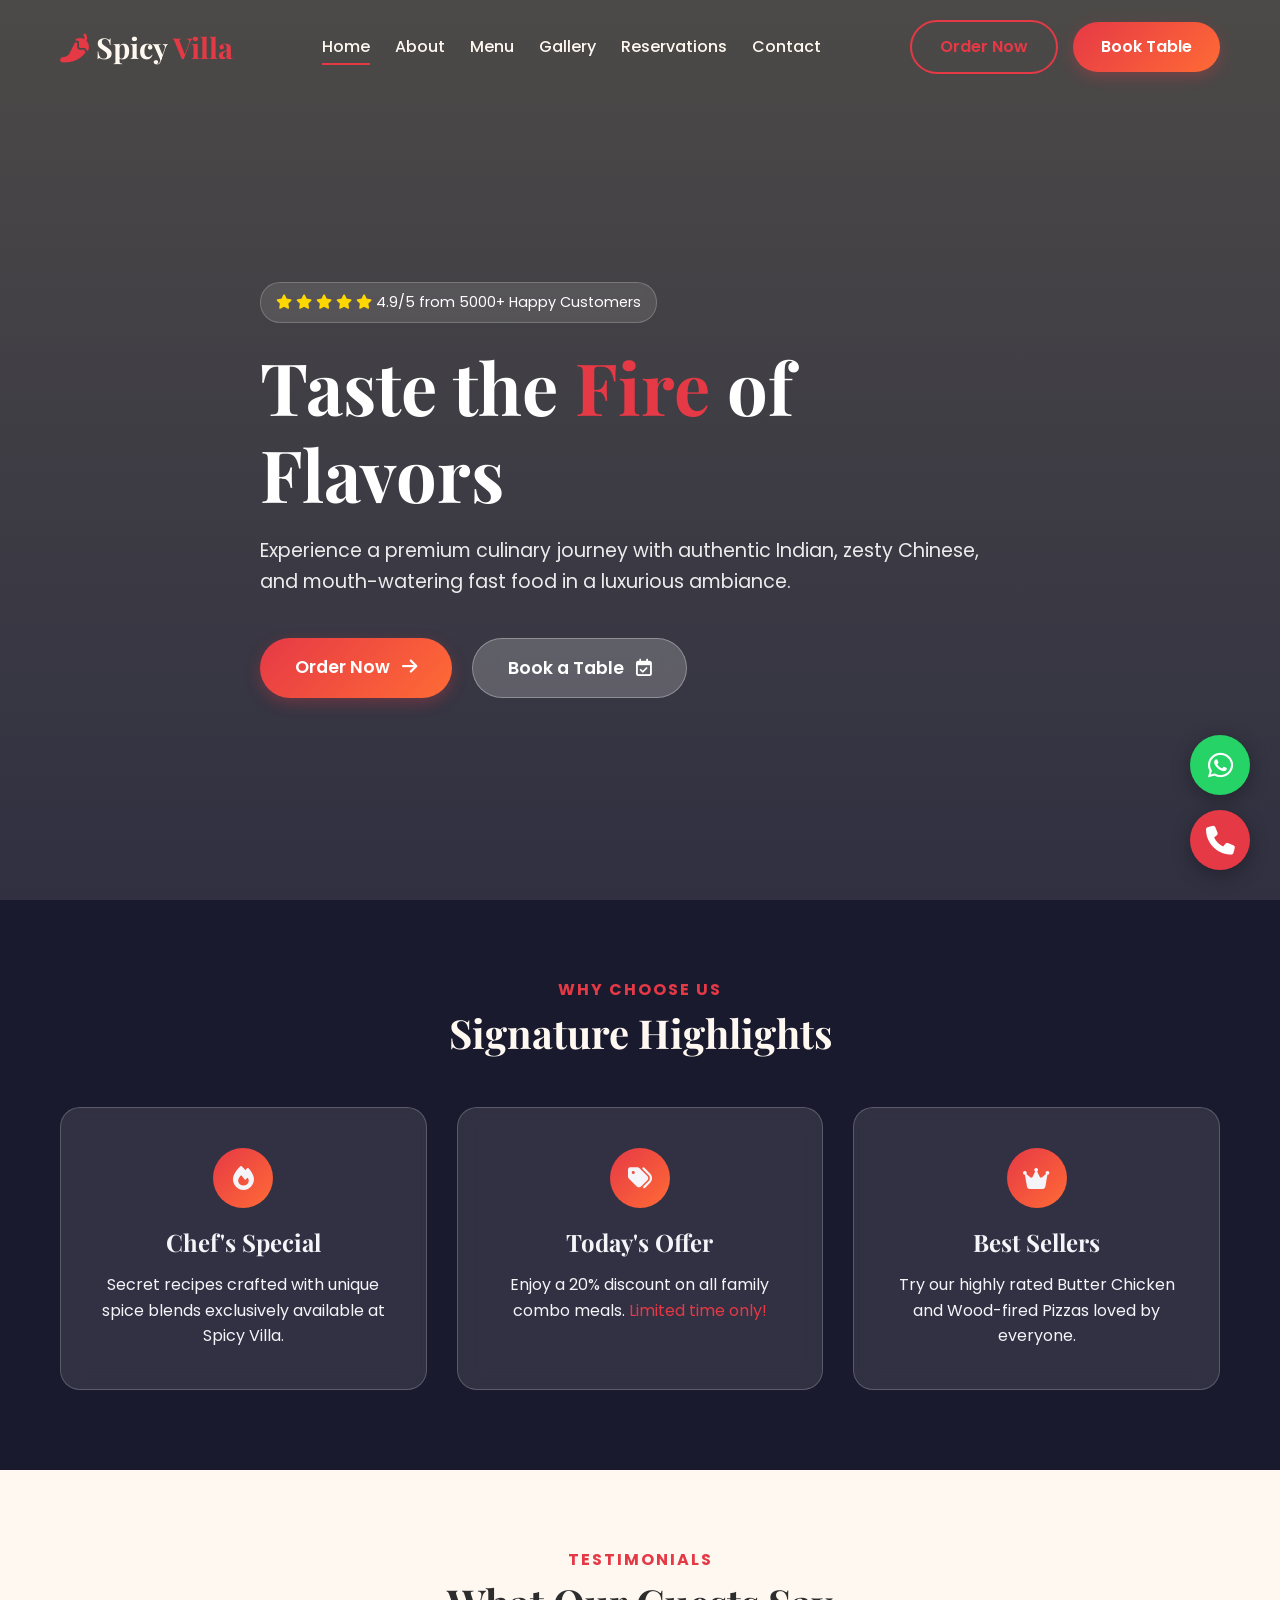
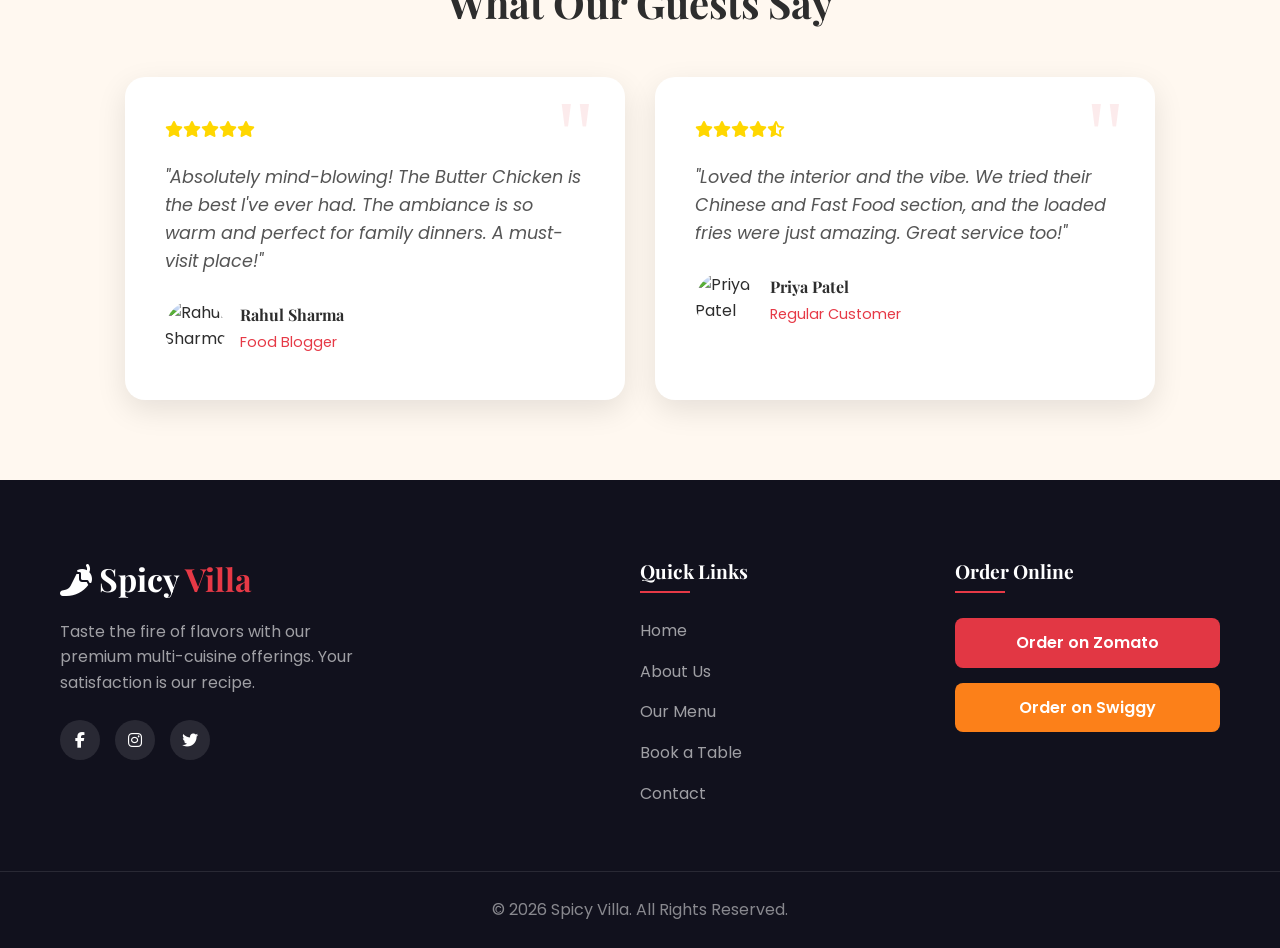
==== index.html @ af220d70 "First commit" ====
<!DOCTYPE html>
<html lang="en">
<head>
    <meta charset="UTF-8">
    <meta name="viewport" content="width=device-width, initial-scale=1.0">
    <title>Spicy Villa | Premium Multi-Cuisine Experience</title>
    <meta name="description" content="Taste the Fire of Flavors at Spicy Villa. A premium multi-cuisine experience featuring Indian, Chinese, and Fast Food.">
    <!-- Google Fonts -->
    <link rel="preconnect" href="https://fonts.googleapis.com">
    <link rel="preconnect" href="https://fonts.gstatic.com" crossorigin>
    <link href="https://fonts.googleapis.com/css2?family=Playfair+Display:ital,wght@0,400;0,600;0,700;1,400&family=Poppins:wght@300;400;500;600;700&display=swap" rel="stylesheet">
    <!-- FontAwesome -->
    <link rel="stylesheet" href="https://cdnjs.cloudflare.com/ajax/libs/font-awesome/6.4.0/css/all.min.css">
    <!-- CSS -->
    <link rel="stylesheet" href="style.css">
</head>
<body>

    <!-- Navbar -->
    <header id="header">
        <div class="container navbar">
            <a href="index.html" class="logo">
                <i class="fa-solid fa-pepper-hot"></i> Spicy <span>Villa</span>
            </a>
            <nav class="nav-links">
                <a href="index.html" class="nav-item">Home</a>
                <a href="about.html" class="nav-item">About</a>
                <a href="menu.html" class="nav-item">Menu</a>
                <a href="gallery.html" class="nav-item">Gallery</a>
                <a href="reservations.html" class="nav-item">Reservations</a>
                <a href="contact.html" class="nav-item">Contact</a>
            </nav>
            <div class="nav-actions">
                <a href="menu.html" class="btn btn-outline">Order Now</a>
                <a href="reservations.html" class="btn btn-primary">Book Table</a>
                <div class="hamburger">
                    <i class="fa-solid fa-bars"></i>
                </div>
            </div>
        </div>
    </header>

    <!-- Hero Section -->
    <section id="home" class="hero">
        <div class="hero-overlay"></div>
        <div class="container hero-content fade-in-up">
            <div class="rating-badge">
                <i class="fa-solid fa-star"></i>
                <i class="fa-solid fa-star"></i>
                <i class="fa-solid fa-star"></i>
                <i class="fa-solid fa-star"></i>
                <i class="fa-solid fa-star"></i>
                <span>4.9/5 from 5000+ Happy Customers</span>
            </div>
            <h1>Taste the <span class="highlight-text">Fire</span> of Flavors</h1>
            <p>Experience a premium culinary journey with authentic Indian, zesty Chinese, and mouth-watering fast food in a luxurious ambiance.</p>
            <div class="hero-buttons">
                <a href="menu.html" class="btn btn-primary btn-large">Order Now <i class="fa-solid fa-arrow-right"></i></a>
                <a href="reservations.html" class="btn btn-glass btn-large">Book a Table <i class="fa-regular fa-calendar-check"></i></a>
            </div>
        </div>
    </section>

    <!-- Special Features Section -->
    <section class="specials section-padding bg-dark">
        <div class="container text-center fade-in-up">
            <h4 class="section-subtitle">Why Choose Us</h4>
            <h2 class="section-title text-light">Signature Highlights</h2>
            
            <div class="specials-grid">
                <div class="special-card glass-card">
                    <div class="icon"><i class="fa-solid fa-fire"></i></div>
                    <h3>Chef's Special</h3>
                    <p>Secret recipes crafted with unique spice blends exclusively available at Spicy Villa.</p>
                </div>
                <div class="special-card glass-card">
                    <div class="icon"><i class="fa-solid fa-tags"></i></div>
                    <h3>Today's Offer</h3>
                    <p>Enjoy a 20% discount on all family combo meals. <span class="text-primary">Limited time only!</span></p>
                </div>
                <div class="special-card glass-card">
                    <div class="icon"><i class="fa-solid fa-crown"></i></div>
                    <h3>Best Sellers</h3>
                    <p>Try our highly rated Butter Chicken and Wood-fired Pizzas loved by everyone.</p>
                </div>
            </div>
        </div>
    </section>

    <!-- Testimonials Section -->
    <section id="testimonials" class="testimonials section-padding">
        <div class="container text-center">
            <h4 class="section-subtitle">Testimonials</h4>
            <h2 class="section-title">What Our Guests Say</h2>
            
            <div class="testimonial-container fade-in-up">
                <div class="testimonial-card">
                    <div class="stars">
                        <i class="fa-solid fa-star"></i><i class="fa-solid fa-star"></i><i class="fa-solid fa-star"></i><i class="fa-solid fa-star"></i><i class="fa-solid fa-star"></i>
                    </div>
                    <p class="review-text">"Absolutely mind-blowing! The Butter Chicken is the best I've ever had. The ambiance is so warm and perfect for family dinners. A must-visit place!"</p>
                    <div class="customer">
                        <img src="https://randomuser.me/api/portraits/men/32.jpg" alt="Rahul Sharma">
                        <div>
                            <h4>Rahul Sharma</h4>
                            <span>Food Blogger</span>
                        </div>
                    </div>
                </div>
                <div class="testimonial-card">
                    <div class="stars">
                        <i class="fa-solid fa-star"></i><i class="fa-solid fa-star"></i><i class="fa-solid fa-star"></i><i class="fa-solid fa-star"></i><i class="fa-solid fa-star-half-stroke"></i>
                    </div>
                    <p class="review-text">"Loved the interior and the vibe. We tried their Chinese and Fast Food section, and the loaded fries were just amazing. Great service too!"</p>
                    <div class="customer">
                        <img src="https://randomuser.me/api/portraits/women/44.jpg" alt="Priya Patel">
                        <div>
                            <h4>Priya Patel</h4>
                            <span>Regular Customer</span>
                        </div>
                    </div>
                </div>
            </div>
        </div>
    </section>

    <!-- Footer -->
    <footer class="footer">
        <div class="container footer-grid">
            <div class="footer-brand">
                <h2><i class="fa-solid fa-pepper-hot"></i> Spicy <span>Villa</span></h2>
                <p>Taste the fire of flavors with our premium multi-cuisine offerings. Your satisfaction is our recipe.</p>
                <div class="social-links">
                    <a href="#"><i class="fa-brands fa-facebook-f"></i></a>
                    <a href="#"><i class="fa-brands fa-instagram"></i></a>
                    <a href="#"><i class="fa-brands fa-twitter"></i></a>
                </div>
            </div>
            <div class="footer-links">
                <h3>Quick Links</h3>
                <ul>
                    <li><a href="index.html">Home</a></li>
                    <li><a href="about.html">About Us</a></li>
                    <li><a href="menu.html">Our Menu</a></li>
                    <li><a href="reservations.html">Book a Table</a></li>
                    <li><a href="contact.html">Contact</a></li>
                </ul>
            </div>
            <div class="footer-order">
                <h3>Order Online</h3>
                <div class="delivery-partners">
                    <a href="#" class="partner-btn btn-zomato">Order on Zomato</a>
                    <a href="#" class="partner-btn btn-swiggy">Order on Swiggy</a>
                </div>
            </div>
        </div>
        <div class="footer-bottom">
            <p>&copy; 2026 Spicy Villa. All Rights Reserved.</p>
        </div>
    </footer>

    <!-- Floating Actions -->
    <div class="floating-actions">
        <a href="https://wa.me/919876543210" class="float-btn float-whatsapp" target="_blank" title="Chat on WhatsApp">
            <i class="fa-brands fa-whatsapp"></i>
        </a>
        <a href="tel:+919876543210" class="float-btn float-call" title="Call Now">
            <i class="fa-solid fa-phone"></i>
        </a>
    </div>

    <script src="script.js"></script>
</body>
</html>
---- style.css ----
/* ==========================================================================
   Spicy Villa - Premium Restaurant CSS
   ========================================================================== */

/* --- Variables --- */
:root {
    --primary: #E63946; /* Spicy Red */
    --primary-hover: #c42b36;
    --secondary: #FF6B35; /* Flame Orange */
    --accent: #F4A261; /* Warm Gold */
    --dark: #1A1A2E; /* Rich Black */
    --dark-alt: #252542;
    --light: #FFF8F0; /* Cream White */
    --text-dark: #2D2D2D;
    --text-light: #F4F4F9;
    --glass-bg: rgba(255, 255, 255, 0.1);
    --glass-border: rgba(255, 255, 255, 0.2);
    --shadow: 0 10px 30px rgba(0, 0, 0, 0.1);
    --shadow-hover: 0 15px 40px rgba(230, 57, 70, 0.2);
    --transition: all 0.3s ease;
}

/* --- Reset & Base Styles --- */
* {
    margin: 0;
    padding: 0;
    box-sizing: border-box;
}

html {
    scroll-behavior: smooth;
    font-size: 16px;
}

body {
    font-family: 'Poppins', sans-serif;
    background-color: var(--light);
    color: var(--text-dark);
    line-height: 1.6;
    overflow-x: hidden;
}

h1, h2, h3, h4, h5, h6 {
    font-family: 'Playfair Display', serif;
    font-weight: 700;
    line-height: 1.2;
}

a {
    text-decoration: none;
    color: inherit;
    transition: var(--transition);
}

ul {
    list-style: none;
}

img {
    max-width: 100%;
    height: auto;
    display: block;
}

.container {
    max-width: 1200px;
    margin: 0 auto;
    padding: 0 20px;
}

.section-padding {
    padding: 80px 0;
}

.text-center {
    text-align: center;
}

.bg-dark {
    background-color: var(--dark);
    color: var(--text-light);
}

.bg-light {
    background-color: #ffffff;
}

.text-primary {
    color: var(--primary);
}

.text-light {
    color: var(--text-light);
}

.highlight-text {
    color: var(--primary);
}

/* Typography Utilities */
.section-subtitle {
    color: var(--primary);
    text-transform: uppercase;
    letter-spacing: 2px;
    font-size: 1rem;
    font-family: 'Poppins', sans-serif;
    margin-bottom: 10px;
}

.section-title {
    font-size: 2.5rem;
    margin-bottom: 20px;
}

.bg-dark .section-title {
    color: var(--light);
}

/* --- Buttons --- */
.btn {
    display: inline-block;
    padding: 12px 28px;
    border-radius: 30px;
    font-weight: 600;
    cursor: pointer;
    border: none;
    transition: var(--transition);
    font-size: 1rem;
    font-family: 'Poppins', sans-serif;
}

.btn-primary {
    background: linear-gradient(135deg, var(--primary), var(--secondary));
    color: white;
    box-shadow: 0 5px 15px rgba(230, 57, 70, 0.3);
}

.btn-primary:hover {
    transform: translateY(-3px);
    box-shadow: 0 8px 20px rgba(230, 57, 70, 0.4);
    color: white;
}

.btn-outline {
    border: 2px solid var(--primary);
    color: var(--primary);
    background: transparent;
}

.btn-outline:hover {
    background: var(--primary);
    color: white;
}

.btn-glass {
    background: rgba(255, 255, 255, 0.2);
    backdrop-filter: blur(10px);
    border: 1px solid rgba(255, 255, 255, 0.3);
    color: white;
}

.btn-glass:hover {
    background: rgba(255, 255, 255, 0.3);
    transform: translateY(-3px);
}

.btn-large {
    padding: 15px 35px;
    font-size: 1.1rem;
}

.btn-sm {
    padding: 8px 16px;
    font-size: 0.9rem;
}

.btn-block {
    display: block;
    width: 100%;
}

.btn i {
    margin-left: 8px;
}

/* --- Navbar --- */
#header {
    position: fixed;
    top: 0;
    left: 0;
    width: 100%;
    z-index: 1000;
    transition: var(--transition);
    padding: 20px 0;
}

#header.scrolled {
    background: rgba(26, 26, 46, 0.95);
    backdrop-filter: blur(10px);
    padding: 10px 0;
    box-shadow: 0 5px 20px rgba(0,0,0,0.2);
}

.navbar {
    display: flex;
    justify-content: space-between;
    align-items: center;
}

.logo {
    font-family: 'Playfair Display', serif;
    font-size: 1.8rem;
    font-weight: 700;
    color: var(--light);
}

.logo i {
    color: var(--primary);
}

.logo span {
    color: var(--primary);
}

.nav-links {
    display: flex;
    gap: 25px;
}

.nav-links a {
    color: var(--light);
    font-weight: 500;
    position: relative;
}

.nav-links a::after {
    content: '';
    position: absolute;
    bottom: -5px;
    left: 0;
    width: 0;
    height: 2px;
    background: var(--primary);
    transition: var(--transition);
}

.nav-links a:hover::after,
.nav-links a.active::after {
    width: 100%;
}

.nav-actions {
    display: flex;
    align-items: center;
    gap: 15px;
}

#header.scrolled .btn-outline {
    border-color: white;
    color: white;
}

#header.scrolled .btn-outline:hover {
    background: white;
    color: var(--dark);
}

.hamburger {
    display: none;
    font-size: 1.5rem;
    color: white;
    cursor: pointer;
}

/* --- Hero Section --- */
.hero {
    height: 100vh;
    background-image: url('https://images.unsplash.com/photo-1514933651103-005eec06c04b?auto=format&fit=crop&w=1920&q=80');
    background-size: cover;
    background-position: center;
    background-attachment: fixed;
    position: relative;
    display: flex;
    align-items: center;
}

.hero-overlay {
    position: absolute;
    top: 0;
    left: 0;
    width: 100%;
    height: 100%;
    background: linear-gradient(rgba(0, 0, 0, 0.7), rgba(26, 26, 46, 0.9));
}

.hero-content {
    position: relative;
    z-index: 1;
    color: white;
    max-width: 800px;
    padding-top: 80px;
}

/* --- Internal Page Header --- */
.page-header {
    height: 40vh;
    min-height: 300px;
    background-image: url('https://images.unsplash.com/photo-1514933651103-005eec06c04b?auto=format&fit=crop&w=1920&q=80');
    background-size: cover;
    background-position: center;
    position: relative;
    display: flex;
    align-items: center;
    justify-content: center;
    text-align: center;
    color: white;
    margin-bottom: 50px;
}

.page-header::before {
    content: '';
    position: absolute;
    top: 0;
    left: 0;
    width: 100%;
    height: 100%;
    background: linear-gradient(rgba(0, 0, 0, 0.6), rgba(26, 26, 46, 0.9));
}

.page-header-content {
    position: relative;
    z-index: 1;
    padding-top: 80px;
}

.page-header h1 {
    font-size: 3.5rem;
    margin-bottom: 10px;
}

.page-header p {
    color: var(--primary);
    font-weight: 500;
    letter-spacing: 2px;
    text-transform: uppercase;
}

.rating-badge {
    display: inline-block;
    background: rgba(255, 255, 255, 0.1);
    backdrop-filter: blur(5px);
    padding: 8px 15px;
    border-radius: 20px;
    margin-bottom: 20px;
    font-size: 0.9rem;
    border: 1px solid rgba(255,255,255,0.2);
}

.rating-badge i {
    color: #FFD700;
}

.hero h1 {
    font-size: 4.5rem;
    margin-bottom: 20px;
}

.hero p {
    font-size: 1.2rem;
    margin-bottom: 40px;
    opacity: 0.9;
}

.hero-buttons {
    display: flex;
    gap: 20px;
}

/* --- About Section --- */
.about-grid {
    display: grid;
    grid-template-columns: 1fr 1fr;
    gap: 50px;
    align-items: center;
}

.about-images {
    position: relative;
}

.img-main {
    border-radius: 20px;
    box-shadow: var(--shadow);
}

.img-sub {
    position: absolute;
    bottom: -30px;
    right: -30px;
    border: 10px solid var(--light);
    border-radius: 20px;
    box-shadow: var(--shadow);
    max-width: 60%;
}

.floating {
    animation: float 6s ease-in-out infinite;
}

@keyframes float {
    0% { transform: translateY(0px); }
    50% { transform: translateY(-20px); }
    100% { transform: translateY(0px); }
}

.features-list {
    margin: 25px 0;
}

.features-list li {
    margin-bottom: 15px;
    display: flex;
    align-items: center;
    gap: 10px;
    font-weight: 500;
}

.features-list i {
    color: var(--primary);
    font-size: 1.2rem;
}

.about-stats {
    display: flex;
    gap: 30px;
    margin-top: 30px;
    padding-top: 30px;
    border-top: 1px solid rgba(0,0,0,0.1);
}

.stat-box h3 {
    font-size: 2rem;
    color: var(--primary);
}

.stat-box p {
    font-weight: 500;
    color: #666;
}

/* --- Specials Section --- */
.specials-grid {
    display: grid;
    grid-template-columns: repeat(3, 1fr);
    gap: 30px;
    margin-top: 50px;
}

.glass-card {
    background: var(--glass-bg);
    backdrop-filter: blur(10px);
    border: 1px solid var(--glass-border);
    padding: 40px 30px;
    border-radius: 20px;
    transition: var(--transition);
}

.glass-card:hover {
    transform: translateY(-10px);
    background: rgba(255, 255, 255, 0.15);
}

.special-card .icon {
    width: 60px;
    height: 60px;
    background: linear-gradient(135deg, var(--primary), var(--secondary));
    border-radius: 50%;
    display: flex;
    align-items: center;
    justify-content: center;
    font-size: 1.5rem;
    margin: 0 auto 20px;
}

.special-card h3 {
    margin-bottom: 15px;
    font-size: 1.5rem;
}

/* --- Menu Section --- */
.menu-tabs {
    display: flex;
    justify-content: center;
    flex-wrap: wrap;
    gap: 15px;
    margin: 40px 0;
}

.tab-btn {
    padding: 10px 25px;
    background: transparent;
    border: 2px solid #ddd;
    border-radius: 30px;
    font-family: 'Poppins', sans-serif;
    font-weight: 500;
    cursor: pointer;
    transition: var(--transition);
}

.tab-btn.active, .tab-btn:hover {
    background: var(--primary);
    border-color: var(--primary);
    color: white;
}

.menu-grid {
    display: none;
    grid-template-columns: repeat(auto-fill, minmax(320px, 1fr));
    gap: 30px;
    animation: fadeIn 0.5s ease;
}

.menu-grid.active {
    display: grid;
}

@keyframes fadeIn {
    from { opacity: 0; transform: translateY(20px); }
    to { opacity: 1; transform: translateY(0); }
}

.menu-item.card {
    background: white;
    border-radius: 15px;
    overflow: hidden;
    box-shadow: var(--shadow);
    transition: var(--transition);
}

.menu-item.card:hover {
    transform: translateY(-5px);
    box-shadow: var(--shadow-hover);
}

.item-img {
    position: relative;
    height: 220px;
    overflow: hidden;
}

.item-img img {
    width: 100%;
    height: 100%;
    object-fit: cover;
    transition: transform 0.5s ease;
}

.menu-item.card:hover .item-img img {
    transform: scale(1.1);
}

.badge {
    position: absolute;
    top: 15px;
    right: 15px;
    padding: 5px 15px;
    border-radius: 20px;
    font-size: 0.8rem;
    font-weight: 600;
    color: white;
    z-index: 2;
}

.badge-popular {
    background: var(--primary);
}

.badge-chef {
    background: var(--accent);
    color: var(--dark);
}

.item-details {
    padding: 25px;
}

.item-details h3 {
    font-size: 1.3rem;
    margin-bottom: 10px;
}

.item-details p {
    color: #666;
    font-size: 0.9rem;
    margin-bottom: 20px;
    height: 45px;
    overflow: hidden;
}

.item-footer {
    display: flex;
    justify-content: space-between;
    align-items: center;
    border-top: 1px solid #eee;
    padding-top: 15px;
}

.price {
    font-size: 1.3rem;
    font-weight: 700;
    color: var(--primary);
}

/* --- Gallery Section --- */
.gallery-grid {
    display: grid;
    grid-template-columns: repeat(auto-fill, minmax(300px, 1fr));
    gap: 20px;
    margin-top: 40px;
}

.gallery-item {
    width: 100%;
    height: 250px;
    object-fit: cover;
    border-radius: 15px;
    transition: var(--transition);
    cursor: pointer;
}

.gallery-item:hover {
    transform: scale(1.05);
    box-shadow: var(--shadow);
}

/* --- Testimonials --- */
.testimonial-container {
    display: flex;
    gap: 30px;
    justify-content: center;
    margin-top: 50px;
    flex-wrap: wrap;
}

.testimonial-card {
    background: white;
    padding: 40px;
    border-radius: 20px;
    box-shadow: var(--shadow);
    max-width: 500px;
    text-align: left;
    position: relative;
}

.testimonial-card::before {
    content: '"';
    font-family: serif;
    font-size: 6rem;
    color: rgba(230, 57, 70, 0.1);
    position: absolute;
    top: 10px;
    right: 30px;
    line-height: 1;
}

.stars {
    color: #FFD700;
    margin-bottom: 20px;
}

.review-text {
    font-style: italic;
    margin-bottom: 25px;
    font-size: 1.1rem;
    color: #555;
}

.customer {
    display: flex;
    align-items: center;
    gap: 15px;
}

.customer img {
    width: 60px;
    height: 60px;
    border-radius: 50%;
    object-fit: cover;
}

.customer h4 {
    margin-bottom: 5px;
}

.customer span {
    font-size: 0.9rem;
    color: var(--primary);
}

/* --- Reservation & Contact --- */
.form-contact-grid {
    display: grid;
    grid-template-columns: 1fr 1fr;
    gap: 50px;
}

.reservation-form h2, .contact-info h2 {
    margin-bottom: 30px;
}

.input-group {
    margin-bottom: 20px;
}

.input-row {
    display: flex;
    gap: 20px;
}

.input-row .input-group {
    flex: 1;
}

input, select {
    width: 100%;
    padding: 15px 20px;
    border-radius: 10px;
    border: 1px solid rgba(255,255,255,0.2);
    background: rgba(255,255,255,0.05);
    color: white;
    font-family: 'Poppins', sans-serif;
    outline: none;
    transition: var(--transition);
}

input:focus, select:focus {
    border-color: var(--primary);
    background: rgba(255,255,255,0.1);
}

input::placeholder {
    color: rgba(255,255,255,0.6);
}

select option {
    background: var(--dark);
    color: white;
}

.info-items {
    margin-bottom: 30px;
}

.info-item {
    display: flex;
    align-items: flex-start;
    gap: 20px;
    margin-bottom: 25px;
}

.info-item i {
    width: 50px;
    height: 50px;
    background: rgba(230, 57, 70, 0.1);
    color: var(--primary);
    border-radius: 50%;
    display: flex;
    align-items: center;
    justify-content: center;
    font-size: 1.2rem;
    flex-shrink: 0;
}

.info-item h4 {
    margin-bottom: 5px;
}

.info-item p {
    color: rgba(255,255,255,0.7);
}

/* --- Footer --- */
.footer {
    background: #11111d;
    color: white;
    padding-top: 80px;
}

.footer-grid {
    display: grid;
    grid-template-columns: 2fr 1fr 1fr;
    gap: 50px;
    margin-bottom: 50px;
}

.footer-brand h2 {
    font-size: 2rem;
    margin-bottom: 20px;
}

.footer-brand span {
    color: var(--primary);
}

.footer-brand p {
    color: rgba(255,255,255,0.6);
    margin-bottom: 25px;
    max-width: 300px;
}

.social-links {
    display: flex;
    gap: 15px;
}

.social-links a {
    width: 40px;
    height: 40px;
    border-radius: 50%;
    background: rgba(255,255,255,0.1);
    display: flex;
    align-items: center;
    justify-content: center;
}

.social-links a:hover {
    background: var(--primary);
    transform: translateY(-3px);
}

.footer-links h3, .footer-order h3 {
    font-size: 1.2rem;
    margin-bottom: 25px;
    position: relative;
    padding-bottom: 10px;
}

.footer-links h3::after, .footer-order h3::after {
    content: '';
    position: absolute;
    bottom: 0;
    left: 0;
    width: 50px;
    height: 2px;
    background: var(--primary);
}

.footer-links ul li {
    margin-bottom: 15px;
}

.footer-links ul li a {
    color: rgba(255,255,255,0.6);
}

.footer-links ul li a:hover {
    color: var(--primary);
    padding-left: 5px;
}

.delivery-partners {
    display: flex;
    flex-direction: column;
    gap: 15px;
}

.partner-btn {
    padding: 12px 20px;
    border-radius: 8px;
    font-weight: 600;
    text-align: center;
}

.btn-zomato {
    background: #E23744;
    color: white;
}

.btn-swiggy {
    background: #FC8019;
    color: white;
}

.partner-btn:hover {
    transform: scale(1.05);
}

.footer-bottom {
    text-align: center;
    padding: 25px 0;
    border-top: 1px solid rgba(255,255,255,0.1);
    color: rgba(255,255,255,0.5);
}

/* --- Floating Actions --- */
.floating-actions {
    position: fixed;
    bottom: 30px;
    right: 30px;
    display: flex;
    flex-direction: column;
    gap: 15px;
    z-index: 999;
}

.float-btn {
    width: 60px;
    height: 60px;
    border-radius: 50%;
    display: flex;
    align-items: center;
    justify-content: center;
    font-size: 1.8rem;
    color: white;
    box-shadow: 0 5px 20px rgba(0,0,0,0.3);
    transition: var(--transition);
}

.float-whatsapp {
    background: #25D366;
}

.float-call {
    background: var(--primary);
}

.float-btn:hover {
    transform: scale(1.1);
}

/* --- Animations (Scroll Reveal via CSS) --- */
.fade-in-up, .fade-in-left, .fade-in-right {
    opacity: 0;
    transition: all 0.8s ease;
}

.fade-in-up { transform: translateY(50px); }
.fade-in-left { transform: translateX(-50px); }
.fade-in-right { transform: translateX(50px); }

.visible {
    opacity: 1;
    transform: translate(0, 0);
}

/* --- Media Queries (Mobile Responsiveness) --- */
@media (max-width: 992px) {
    .about-grid, .form-contact-grid {
        grid-template-columns: 1fr;
        gap: 60px;
    }
    .hero h1 { font-size: 3.5rem; }
    .img-sub { max-width: 50%; bottom: -15px; right: 0; }
    .specials-grid { grid-template-columns: repeat(2, 1fr); }
    .footer-grid { grid-template-columns: 1fr 1fr; }
}

@media (max-width: 768px) {
    .nav-links, .nav-actions .btn {
        display: none;
    }
    .hamburger {
        display: block;
    }
    
    /* Mobile Menu Style (Activated via JS) */
    .nav-links.active {
        display: flex;
        flex-direction: column;
        position: absolute;
        top: 100%;
        left: 0;
        width: 100%;
        background: rgba(26, 26, 46, 0.98);
        padding: 20px;
        text-align: center;
        box-shadow: 0 10px 20px rgba(0,0,0,0.2);
    }
    
    .hero h1 { font-size: 2.8rem; }
    .hero-buttons { flex-direction: column; }
    .specials-grid { grid-template-columns: 1fr; }
    .footer-grid { grid-template-columns: 1fr; }
    .input-row { flex-direction: column; gap: 0; }
    
    .section-padding { padding: 50px 0; }
}

@media (max-width: 480px) {
    .hero h1 { font-size: 2.2rem; }
    .stat-box h3 { font-size: 1.5rem; }
    .menu-tabs { gap: 10px; }
    .tab-btn { padding: 8px 15px; font-size: 0.9rem; }
}
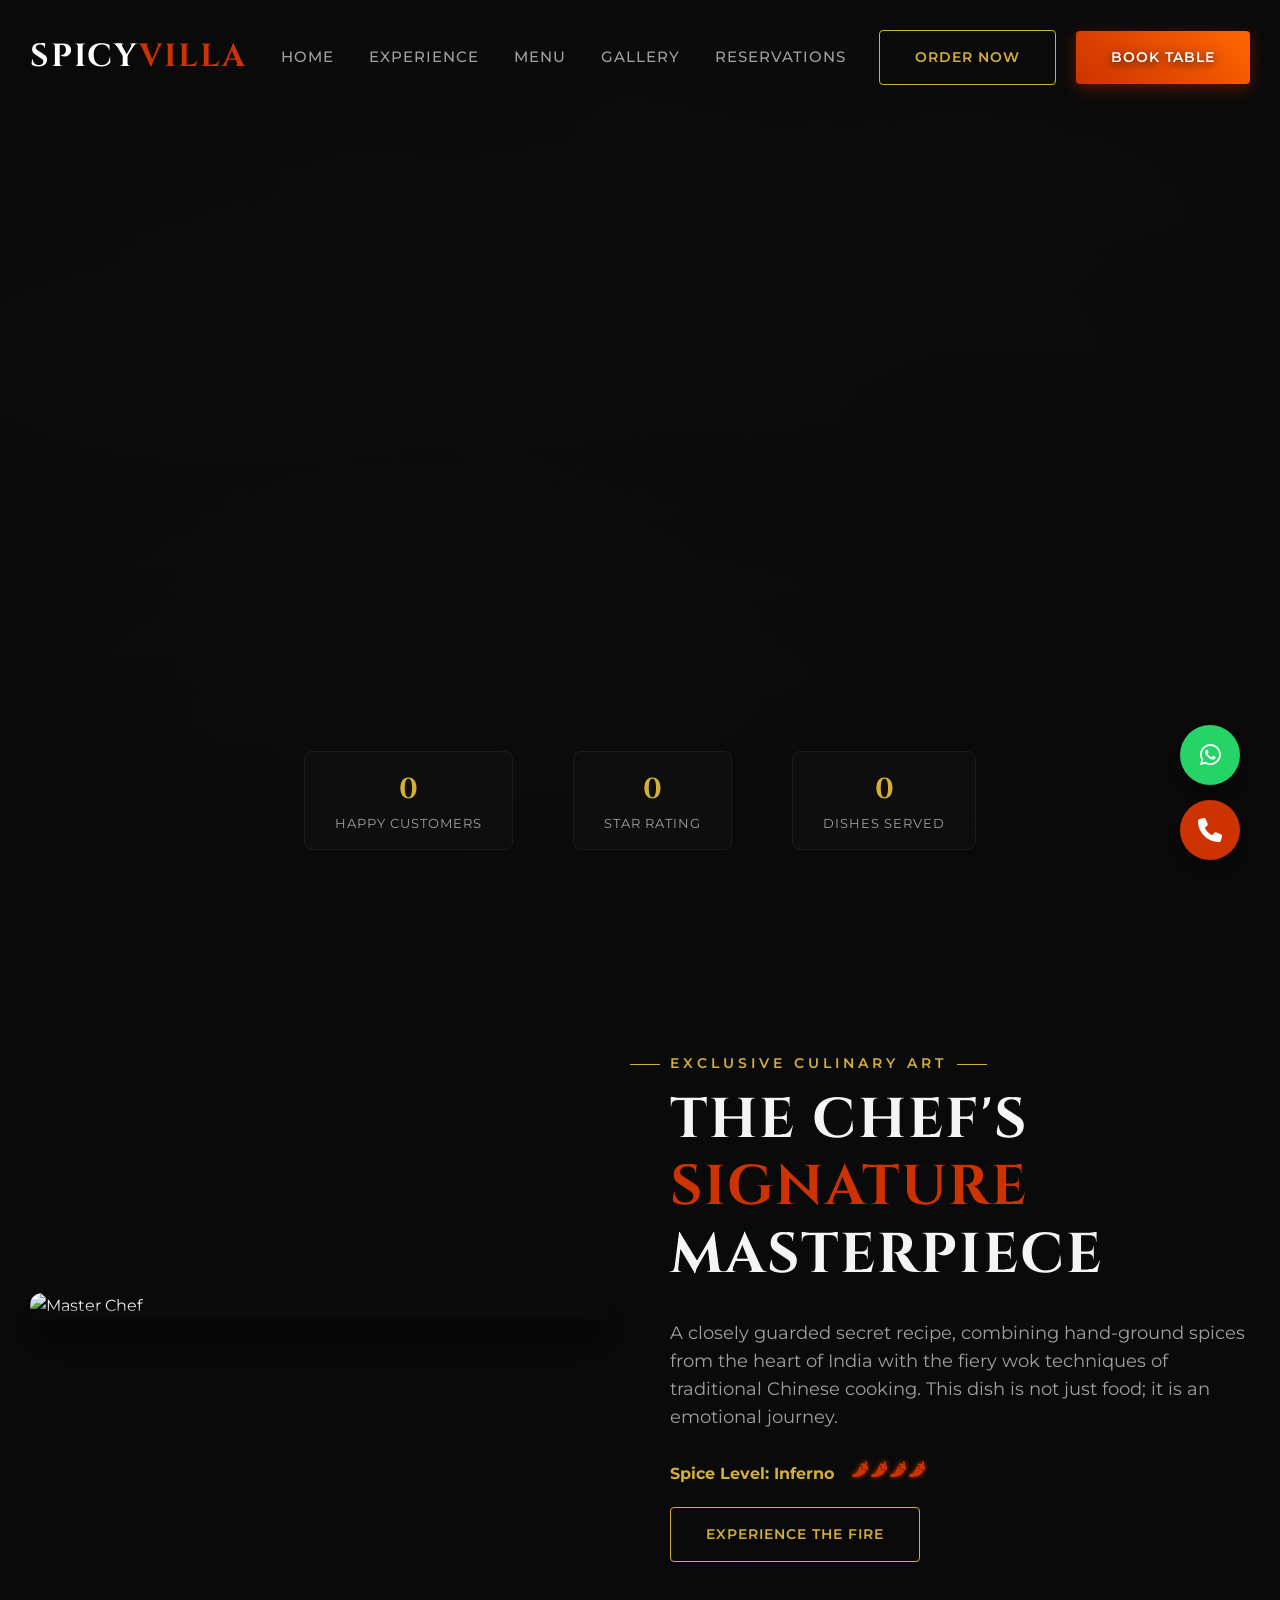
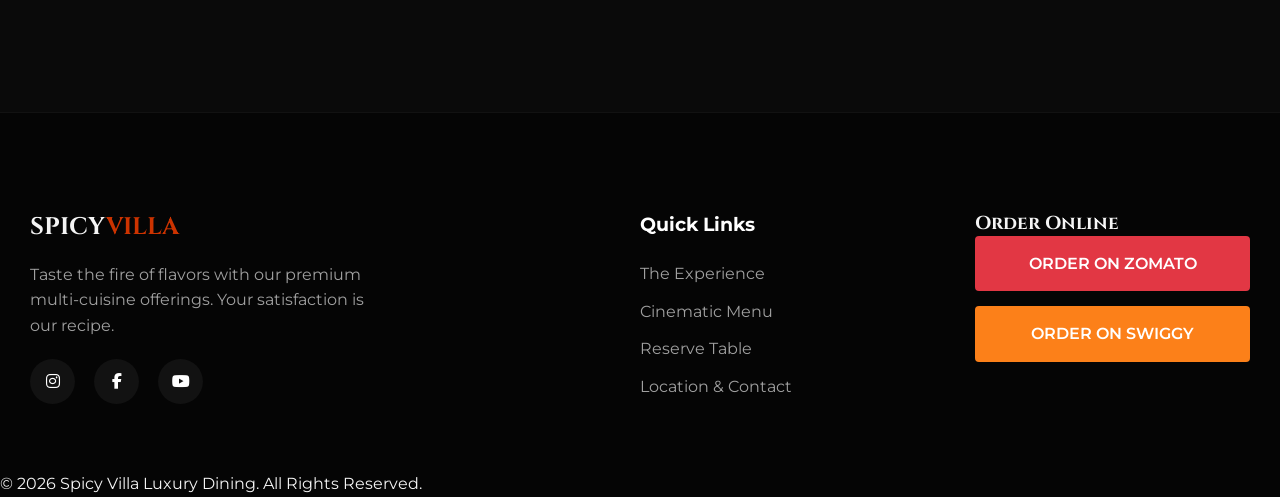
==== commit 6141a76a: "\Complete website enhancements: cursor removal, hero image upgrade"" ====
--- a/index.html
+++ b/index.html
@@ -3,12 +3,8 @@
 <head>
     <meta charset="UTF-8">
     <meta name="viewport" content="width=device-width, initial-scale=1.0">
-    <title>Spicy Villa | Premium Multi-Cuisine Experience</title>
-    <meta name="description" content="Taste the Fire of Flavors at Spicy Villa. A premium multi-cuisine experience featuring Indian, Chinese, and Fast Food.">
-    <!-- Google Fonts -->
-    <link rel="preconnect" href="https://fonts.googleapis.com">
-    <link rel="preconnect" href="https://fonts.gstatic.com" crossorigin>
-    <link href="https://fonts.googleapis.com/css2?family=Playfair+Display:ital,wght@0,400;0,600;0,700;1,400&family=Poppins:wght@300;400;500;600;700&display=swap" rel="stylesheet">
+    <title>Spicy Villa | Cinematic Luxury Dining Experience</title>
+    <meta name="description" content="Taste the Fire of Flavors at Spicy Villa. A premium multi-cuisine cinematic experience.">
     <!-- FontAwesome -->
     <link rel="stylesheet" href="https://cdnjs.cloudflare.com/ajax/libs/font-awesome/6.4.0/css/all.min.css">
     <!-- CSS -->
@@ -16,159 +12,153 @@
 </head>
 <body>
 
+    <!-- Page Loader -->
+    <div id="page-loader">
+        <h1 class="loader-logo">SPICY<span>VILLA</span></h1>
+        <div class="loader-bar"><div class="loader-progress"></div></div>
+    </div>
+
+    <!-- Custom Cursor -->
+    <div class="cursor-dot"></div>
+    <div class="cursor-outline"></div>
+
     <!-- Navbar -->
     <header id="header">
         <div class="container navbar">
-            <a href="index.html" class="logo">
-                <i class="fa-solid fa-pepper-hot"></i> Spicy <span>Villa</span>
-            </a>
+            <a href="index.html" class="logo brand-font">SPICY<span>VILLA</span></a>
             <nav class="nav-links">
                 <a href="index.html" class="nav-item">Home</a>
-                <a href="about.html" class="nav-item">About</a>
+                <a href="about.html" class="nav-item">Experience</a>
                 <a href="menu.html" class="nav-item">Menu</a>
                 <a href="gallery.html" class="nav-item">Gallery</a>
                 <a href="reservations.html" class="nav-item">Reservations</a>
-                <a href="contact.html" class="nav-item">Contact</a>
             </nav>
             <div class="nav-actions">
                 <a href="menu.html" class="btn btn-outline">Order Now</a>
                 <a href="reservations.html" class="btn btn-primary">Book Table</a>
-                <div class="hamburger">
-                    <i class="fa-solid fa-bars"></i>
-                </div>
             </div>
         </div>
     </header>
 
-    <!-- Hero Section -->
-    <section id="home" class="hero">
-        <div class="hero-overlay"></div>
-        <div class="container hero-content fade-in-up">
-            <div class="rating-badge">
-                <i class="fa-solid fa-star"></i>
-                <i class="fa-solid fa-star"></i>
-                <i class="fa-solid fa-star"></i>
-                <i class="fa-solid fa-star"></i>
-                <i class="fa-solid fa-star"></i>
-                <span>4.9/5 from 5000+ Happy Customers</span>
-            </div>
-            <h1>Taste the <span class="highlight-text">Fire</span> of Flavors</h1>
-            <p>Experience a premium culinary journey with authentic Indian, zesty Chinese, and mouth-watering fast food in a luxurious ambiance.</p>
-            <div class="hero-buttons">
-                <a href="menu.html" class="btn btn-primary btn-large">Order Now <i class="fa-solid fa-arrow-right"></i></a>
-                <a href="reservations.html" class="btn btn-glass btn-large">Book a Table <i class="fa-regular fa-calendar-check"></i></a>
-            </div>
-        </div>
-    </section>
+    <!-- Mobile Bottom Navigation -->
+    <nav class="mobile-bottom-nav">
+        <a href="index.html" class="mobile-nav-item"><i class="fa-solid fa-house"></i>Home</a>
+        <a href="menu.html" class="mobile-nav-item"><i class="fa-solid fa-utensils"></i>Menu</a>
+        <a href="reservations.html" class="mobile-nav-item"><i class="fa-regular fa-calendar-check"></i>Book</a>
+        <a href="contact.html" class="mobile-nav-item"><i class="fa-solid fa-location-dot"></i>Contact</a>
+    </nav>
 
-    <!-- Special Features Section -->
-    <section class="specials section-padding bg-dark">
-        <div class="container text-center fade-in-up">
-            <h4 class="section-subtitle">Why Choose Us</h4>
-            <h2 class="section-title text-light">Signature Highlights</h2>
-            
-            <div class="specials-grid">
-                <div class="special-card glass-card">
-                    <div class="icon"><i class="fa-solid fa-fire"></i></div>
-                    <h3>Chef's Special</h3>
-                    <p>Secret recipes crafted with unique spice blends exclusively available at Spicy Villa.</p>
-                </div>
-                <div class="special-card glass-card">
-                    <div class="icon"><i class="fa-solid fa-tags"></i></div>
-                    <h3>Today's Offer</h3>
-                    <p>Enjoy a 20% discount on all family combo meals. <span class="text-primary">Limited time only!</span></p>
-                </div>
-                <div class="special-card glass-card">
-                    <div class="icon"><i class="fa-solid fa-crown"></i></div>
-                    <h3>Best Sellers</h3>
-                    <p>Try our highly rated Butter Chicken and Wood-fired Pizzas loved by everyone.</p>
+    <main id="page-main">
+        <!-- Cinematic Hero Section -->
+        <section class="hero">
+            <!-- Ultra-Cinematic Luxury Food Background -->
+            <div class="hero-bg-image"></div>
+            <div class="hero-overlay"></div>
+            <div id="particles-js"></div>
+
+            <div class="container hero-content">
+                <h1>Taste the <span class="text-primary">Fire</span> of Flavors</h1>
+                <p>Luxury Dining Crafted With Spice, Passion & Emotion</p>
+                <div class="hero-buttons">
+                    <a href="menu.html" class="btn btn-primary">Explore Menu</a>
+                    <a href="reservations.html" class="btn btn-glass">Reserve a Table</a>
                 </div>
             </div>
-        </div>
-    </section>
 
-    <!-- Testimonials Section -->
-    <section id="testimonials" class="testimonials section-padding">
-        <div class="container text-center">
-            <h4 class="section-subtitle">Testimonials</h4>
-            <h2 class="section-title">What Our Guests Say</h2>
-            
-            <div class="testimonial-container fade-in-up">
-                <div class="testimonial-card">
-                    <div class="stars">
-                        <i class="fa-solid fa-star"></i><i class="fa-solid fa-star"></i><i class="fa-solid fa-star"></i><i class="fa-solid fa-star"></i><i class="fa-solid fa-star"></i>
-                    </div>
-                    <p class="review-text">"Absolutely mind-blowing! The Butter Chicken is the best I've ever had. The ambiance is so warm and perfect for family dinners. A must-visit place!"</p>
-                    <div class="customer">
-                        <img src="https://randomuser.me/api/portraits/men/32.jpg" alt="Rahul Sharma">
-                        <div>
-                            <h4>Rahul Sharma</h4>
-                            <span>Food Blogger</span>
-                        </div>
-                    </div>
+            <!-- Live Conversion Stats -->
+            <div class="live-stats">
+                <div class="stat-item">
+                    <span class="stat-num" data-target="50000" data-plus="true">0</span>
+                    <span class="stat-label">Happy Customers</span>
                 </div>
-                <div class="testimonial-card">
-                    <div class="stars">
-                        <i class="fa-solid fa-star"></i><i class="fa-solid fa-star"></i><i class="fa-solid fa-star"></i><i class="fa-solid fa-star"></i><i class="fa-solid fa-star-half-stroke"></i>
-                    </div>
-                    <p class="review-text">"Loved the interior and the vibe. We tried their Chinese and Fast Food section, and the loaded fries were just amazing. Great service too!"</p>
-                    <div class="customer">
-                        <img src="https://randomuser.me/api/portraits/women/44.jpg" alt="Priya Patel">
-                        <div>
-                            <h4>Priya Patel</h4>
-                            <span>Regular Customer</span>
-                        </div>
-                    </div>
+                <div class="stat-item">
+                    <span class="stat-num" data-target="4.9">0</span>
+                    <span class="stat-label">Star Rating</span>
+                </div>
+                <div class="stat-item">
+                    <span class="stat-num" data-target="120000" data-plus="true">0</span>
+                    <span class="stat-label">Dishes Served</span>
                 </div>
             </div>
-        </div>
-    </section>
+        </section>
+
+        <!-- Chef's Special Spotlight -->
+        <section class="spotlight-section">
+            <div class="spotlight-bg"></div>
+            <div class="container spotlight-grid">
+                <div class="chef-img-container fade-in-left">
+                    <img src="https://images.unsplash.com/photo-1577219491135-ce391730fb2c?auto=format&fit=crop&w=800&q=80" alt="Master Chef">
+                    <div class="smoke-effect"></div>
+                </div>
+                <div class="spotlight-text fade-in-right">
+                    <h4 class="section-subtitle">Exclusive Culinary Art</h4>
+                    <h2 class="section-title">The Chef's <span class="text-primary">Signature</span> Masterpiece</h2>
+                    <p style="color: var(--text-muted); margin-bottom: 30px; font-size: 1.1rem;">
+                        A closely guarded secret recipe, combining hand-ground spices from the heart of India with the fiery wok techniques of traditional Chinese cooking. This dish is not just food; it is an emotional journey.
+                    </p>
+                    <div class="spice-meter" style="margin-bottom: 20px;">
+                        <span style="margin-right: 15px; font-weight: bold; color: var(--accent);">Spice Level: Inferno</span>
+                        <i class="fa-solid fa-pepper-hot spice-icon active"></i>
+                        <i class="fa-solid fa-pepper-hot spice-icon active"></i>
+                        <i class="fa-solid fa-pepper-hot spice-icon active"></i>
+                        <i class="fa-solid fa-pepper-hot spice-icon active"></i>
+                    </div>
+                    <a href="menu.html" class="btn btn-outline">Experience the Fire</a>
+                </div>
+            </div>
+        </section>
+    </main>
 
     <!-- Footer -->
     <footer class="footer">
         <div class="container footer-grid">
-            <div class="footer-brand">
-                <h2><i class="fa-solid fa-pepper-hot"></i> Spicy <span>Villa</span></h2>
+            <div class="footer-brand fade-in-up">
+                <h2 class="brand-font">SPICY<span class="text-primary">VILLA</span></h2>
                 <p>Taste the fire of flavors with our premium multi-cuisine offerings. Your satisfaction is our recipe.</p>
                 <div class="social-links">
+                    <a href="#"><i class="fa-brands fa-instagram"></i></a>
                     <a href="#"><i class="fa-brands fa-facebook-f"></i></a>
-                    <a href="#"><i class="fa-brands fa-instagram"></i></a>
-                    <a href="#"><i class="fa-brands fa-twitter"></i></a>
+                    <a href="#"><i class="fa-brands fa-youtube"></i></a>
                 </div>
             </div>
-            <div class="footer-links">
+            <div class="footer-links fade-in-up">
                 <h3>Quick Links</h3>
                 <ul>
-                    <li><a href="index.html">Home</a></li>
-                    <li><a href="about.html">About Us</a></li>
-                    <li><a href="menu.html">Our Menu</a></li>
-                    <li><a href="reservations.html">Book a Table</a></li>
-                    <li><a href="contact.html">Contact</a></li>
+                    <li><a href="about.html">The Experience</a></li>
+                    <li><a href="menu.html">Cinematic Menu</a></li>
+                    <li><a href="reservations.html">Reserve Table</a></li>
+                    <li><a href="contact.html">Location & Contact</a></li>
                 </ul>
             </div>
-            <div class="footer-order">
+            <div class="footer-order fade-in-up">
                 <h3>Order Online</h3>
-                <div class="delivery-partners">
-                    <a href="#" class="partner-btn btn-zomato">Order on Zomato</a>
-                    <a href="#" class="partner-btn btn-swiggy">Order on Swiggy</a>
-                </div>
+                <a href="#" class="partner-btn btn-zomato">Order on Zomato</a>
+                <a href="#" class="partner-btn btn-swiggy">Order on Swiggy</a>
             </div>
         </div>
         <div class="footer-bottom">
-            <p>&copy; 2026 Spicy Villa. All Rights Reserved.</p>
+            <p>&copy; 2026 Spicy Villa Luxury Dining. All Rights Reserved.</p>
         </div>
     </footer>
 
     <!-- Floating Actions -->
     <div class="floating-actions">
-        <a href="https://wa.me/919876543210" class="float-btn float-whatsapp" target="_blank" title="Chat on WhatsApp">
+        <a href="https://wa.me/919876543210" class="float-btn float-whatsapp" title="VIP WhatsApp Service">
             <i class="fa-brands fa-whatsapp"></i>
         </a>
-        <a href="tel:+919876543210" class="float-btn float-call" title="Call Now">
+        <a href="tel:+919876543210" class="float-btn float-call" title="Concierge Call">
             <i class="fa-solid fa-phone"></i>
         </a>
     </div>
 
+    <!-- Scripts -->
+    <!-- GSAP for scroll animations -->
+    <script src="https://cdnjs.cloudflare.com/ajax/libs/gsap/3.12.2/gsap.min.js"></script>
+    <script src="https://cdnjs.cloudflare.com/ajax/libs/gsap/3.12.2/ScrollTrigger.min.js"></script>
+    <!-- Vanilla Tilt for 3D Cards -->
+    <script src="https://cdnjs.cloudflare.com/ajax/libs/vanilla-tilt/1.8.0/vanilla-tilt.min.js"></script>
+    <!-- Custom Script -->
     <script src="script.js"></script>
 </body>
 </html>
+
--- a/style.css
+++ b/style.css
@@ -1,47 +1,55 @@
+@import url('https://fonts.googleapis.com/css2?family=Cinzel:wght@400;600;700&family=Montserrat:wght@300;400;500;600;700&display=swap');
+
 /* ==========================================================================
-   Spicy Villa - Premium Restaurant CSS
+   SPICY VILLA - ULTRA-PREMIUM LUXURY CSS
    ========================================================================== */
 
 /* --- Variables --- */
 :root {
-    --primary: #E63946; /* Spicy Red */
-    --primary-hover: #c42b36;
-    --secondary: #FF6B35; /* Flame Orange */
-    --accent: #F4A261; /* Warm Gold */
-    --dark: #1A1A2E; /* Rich Black */
-    --dark-alt: #252542;
-    --light: #FFF8F0; /* Cream White */
-    --text-dark: #2D2D2D;
-    --text-light: #F4F4F9;
-    --glass-bg: rgba(255, 255, 255, 0.1);
-    --glass-border: rgba(255, 255, 255, 0.2);
-    --shadow: 0 10px 30px rgba(0, 0, 0, 0.1);
-    --shadow-hover: 0 15px 40px rgba(230, 57, 70, 0.2);
-    --transition: all 0.3s ease;
-}
-
-/* --- Reset & Base Styles --- */
+    --primary: #CC3300; /* Deep Fiery Red */
+    --secondary: #FF6600; /* Burnt Orange */
+    --accent: #D4AF37; /* Luxury Gold */
+    --bg-dark: #0a0a0a; /* True Black */
+    --bg-panel: #141414; /* Dark Gray for cards */
+    --text-main: #F5F5F5;
+    --text-muted: #A0A0A0;
+    
+    /* Glassmorphism */
+    --glass-bg: rgba(20, 20, 20, 0.4);
+    --glass-border: rgba(255, 255, 255, 0.05);
+    --glass-glow: 0 8px 32px 0 rgba(204, 51, 0, 0.2);
+    
+    /* Shadows */
+    --shadow-depth: 0 20px 40px rgba(0, 0, 0, 0.8);
+    --neon-glow: 0 0 15px rgba(255, 102, 0, 0.5), 0 0 30px rgba(204, 51, 0, 0.3);
+    
+    --transition: all 0.4s cubic-bezier(0.25, 1, 0.5, 1);
+}
+
+/* --- Base & Reset --- */
 * {
     margin: 0;
     padding: 0;
     box-sizing: border-box;
+
 }
 
 html {
     scroll-behavior: smooth;
     font-size: 16px;
+    background-color: var(--bg-dark);
 }
 
 body {
-    font-family: 'Poppins', sans-serif;
-    background-color: var(--light);
-    color: var(--text-dark);
+    font-family: 'Montserrat', sans-serif;
+    background-color: var(--bg-dark);
+    color: var(--text-main);
     line-height: 1.6;
     overflow-x: hidden;
 }
 
-h1, h2, h3, h4, h5, h6 {
-    font-family: 'Playfair Display', serif;
+h1, h2, h3, h4, h5, h6, .brand-font {
+    font-family: 'Cinzel', serif; /* Cinematic luxury font */
     font-weight: 700;
     line-height: 1.2;
 }
@@ -52,153 +60,180 @@
     transition: var(--transition);
 }
 
-ul {
-    list-style: none;
-}
-
-img {
-    max-width: 100%;
-    height: auto;
-    display: block;
-}
+ul { list-style: none; }
+img { max-width: 100%; height: auto; display: block; }
 
 .container {
-    max-width: 1200px;
+    max-width: 1400px;
     margin: 0 auto;
-    padding: 0 20px;
-}
-
-.section-padding {
-    padding: 80px 0;
-}
-
-.text-center {
-    text-align: center;
-}
-
-.bg-dark {
-    background-color: var(--dark);
-    color: var(--text-light);
-}
-
-.bg-light {
-    background-color: #ffffff;
-}
-
-.text-primary {
-    color: var(--primary);
-}
-
-.text-light {
-    color: var(--text-light);
-}
-
-.highlight-text {
-    color: var(--primary);
-}
-
-/* Typography Utilities */
+    padding: 0 30px;
+}
+
+.section-padding { padding: 120px 0; }
+.text-center { text-align: center; }
+.text-primary { color: var(--primary); }
+.text-accent { color: var(--accent); }
+
+
+
+/* --- Page Loader --- */
+#page-loader {
+    position: fixed;
+    top: 0; left: 0; width: 100%; height: 100%;
+    background: var(--bg-dark);
+    z-index: 10000;
+    display: flex;
+    justify-content: center;
+    align-items: center;
+    flex-direction: column;
+    transition: opacity 1s ease-in-out;
+}
+
+.loader-logo {
+    font-family: 'Cinzel', serif;
+    font-size: 3rem;
+    color: var(--text-main);
+    letter-spacing: 5px;
+    animation: pulseGlow 2s infinite alternate;
+}
+
+.loader-logo span { color: var(--primary); }
+
+.loader-bar {
+    width: 200px;
+    height: 2px;
+    background: rgba(255,255,255,0.1);
+    margin-top: 20px;
+    position: relative;
+    overflow: hidden;
+}
+
+.loader-progress {
+    position: absolute;
+    top: 0; left: 0; height: 100%;
+    background: var(--accent);
+    width: 0%;
+    animation: loadBar 2s ease-in-out forwards;
+}
+
+@keyframes pulseGlow {
+    0% { text-shadow: 0 0 10px rgba(204,51,0,0.2); }
+    100% { text-shadow: 0 0 30px rgba(255,102,0,0.8); }
+}
+
+@keyframes loadBar {
+    0% { width: 0%; }
+    100% { width: 100%; }
+}
+
+/* --- Typography --- */
 .section-subtitle {
-    color: var(--primary);
+    color: var(--accent);
+    text-transform: uppercase;
+    letter-spacing: 4px;
+    font-size: 0.9rem;
+    font-family: 'Montserrat', sans-serif;
+    font-weight: 600;
+    margin-bottom: 15px;
+    display: inline-block;
+    position: relative;
+}
+
+.section-subtitle::before, .section-subtitle::after {
+    content: '';
+    position: absolute;
+    top: 50%;
+    width: 30px;
+    height: 1px;
+    background: var(--accent);
+}
+.section-subtitle::before { left: -40px; }
+.section-subtitle::after { right: -40px; }
+
+.section-title {
+    font-size: 3.5rem;
+    margin-bottom: 30px;
     text-transform: uppercase;
     letter-spacing: 2px;
-    font-size: 1rem;
-    font-family: 'Poppins', sans-serif;
-    margin-bottom: 10px;
-}
-
-.section-title {
-    font-size: 2.5rem;
-    margin-bottom: 20px;
-}
-
-.bg-dark .section-title {
-    color: var(--light);
 }
 
 /* --- Buttons --- */
 .btn {
-    display: inline-block;
-    padding: 12px 28px;
-    border-radius: 30px;
+    display: inline-flex;
+    align-items: center;
+    justify-content: center;
+    padding: 15px 35px;
+    border-radius: 4px; /* Sharp luxury edges instead of highly rounded */
     font-weight: 600;
-    cursor: pointer;
+    letter-spacing: 1px;
+    text-transform: uppercase;
+    font-size: 0.9rem;
+    position: relative;
+    overflow: hidden;
+    z-index: 1;
+    transition: var(--transition);
+}
+
+.btn-primary {
+    background: linear-gradient(45deg, var(--primary), var(--secondary));
+    color: white;
     border: none;
-    transition: var(--transition);
-    font-size: 1rem;
-    font-family: 'Poppins', sans-serif;
-}
-
-.btn-primary {
-    background: linear-gradient(135deg, var(--primary), var(--secondary));
+    box-shadow: 0 4px 15px rgba(204, 51, 0, 0.4);
+}
+
+.btn-primary::before {
+    content: '';
+    position: absolute;
+    top: 0; left: -100%; width: 100%; height: 100%;
+    background: linear-gradient(90deg, transparent, rgba(255,255,255,0.2), transparent);
+    transition: left 0.5s ease;
+    z-index: -1;
+}
+
+.btn-primary:hover {
+    box-shadow: var(--neon-glow);
+    transform: translateY(-2px);
+}
+
+.btn-primary:hover::before { left: 100%; }
+
+.btn-outline {
+    background: transparent;
+    border: 1px solid var(--accent);
+    color: var(--accent);
+}
+
+.btn-outline:hover {
+    background: rgba(212, 175, 55, 0.1);
+    box-shadow: 0 0 15px rgba(212, 175, 55, 0.3);
+}
+
+.btn-glass {
+    background: rgba(255, 255, 255, 0.05);
+    backdrop-filter: blur(10px);
+    border: 1px solid rgba(255, 255, 255, 0.1);
     color: white;
-    box-shadow: 0 5px 15px rgba(230, 57, 70, 0.3);
-}
-
-.btn-primary:hover {
-    transform: translateY(-3px);
-    box-shadow: 0 8px 20px rgba(230, 57, 70, 0.4);
-    color: white;
-}
-
-.btn-outline {
-    border: 2px solid var(--primary);
-    color: var(--primary);
-    background: transparent;
-}
-
-.btn-outline:hover {
-    background: var(--primary);
-    color: white;
-}
-
-.btn-glass {
-    background: rgba(255, 255, 255, 0.2);
-    backdrop-filter: blur(10px);
-    border: 1px solid rgba(255, 255, 255, 0.3);
-    color: white;
-}
-
-.btn-glass:hover {
-    background: rgba(255, 255, 255, 0.3);
-    transform: translateY(-3px);
-}
-
-.btn-large {
-    padding: 15px 35px;
-    font-size: 1.1rem;
-}
-
-.btn-sm {
-    padding: 8px 16px;
-    font-size: 0.9rem;
-}
-
-.btn-block {
-    display: block;
-    width: 100%;
-}
-
-.btn i {
-    margin-left: 8px;
-}
+}
+
+.btn-glass:hover { background: rgba(255, 255, 255, 0.15); }
+
+.btn i { margin-left: 10px; }
 
 /* --- Navbar --- */
 #header {
     position: fixed;
-    top: 0;
-    left: 0;
-    width: 100%;
+    top: 0; left: 0; width: 100%;
     z-index: 1000;
     transition: var(--transition);
-    padding: 20px 0;
+    padding: 30px 0;
+    background: transparent;
 }
 
 #header.scrolled {
-    background: rgba(26, 26, 46, 0.95);
-    backdrop-filter: blur(10px);
-    padding: 10px 0;
-    box-shadow: 0 5px 20px rgba(0,0,0,0.2);
+    padding: 15px 0;
+    background: rgba(10, 10, 10, 0.85);
+    backdrop-filter: blur(20px);
+    border-bottom: 1px solid var(--glass-border);
 }
 
 .navbar {
@@ -208,73 +243,125 @@
 }
 
 .logo {
-    font-family: 'Playfair Display', serif;
-    font-size: 1.8rem;
-    font-weight: 700;
-    color: var(--light);
-}
-
-.logo i {
-    color: var(--primary);
-}
-
-.logo span {
-    color: var(--primary);
-}
+    font-size: 2rem;
+    color: white;
+    letter-spacing: 2px;
+}
+.logo span { color: var(--primary); }
 
 .nav-links {
     display: flex;
-    gap: 25px;
+    gap: 35px;
 }
 
 .nav-links a {
-    color: var(--light);
+    color: var(--text-muted);
     font-weight: 500;
+    font-size: 0.95rem;
+    text-transform: uppercase;
+    letter-spacing: 1px;
     position: relative;
 }
 
 .nav-links a::after {
     content: '';
     position: absolute;
-    bottom: -5px;
-    left: 0;
-    width: 0;
-    height: 2px;
-    background: var(--primary);
+    bottom: -8px; left: 0; width: 0; height: 1px;
+    background: var(--accent);
     transition: var(--transition);
 }
 
-.nav-links a:hover::after,
-.nav-links a.active::after {
-    width: 100%;
-}
-
-.nav-actions {
+.nav-links a:hover, .nav-links a.active { color: white; }
+.nav-links a:hover::after, .nav-links a.active::after { width: 100%; }
+
+.nav-actions { display: flex; align-items: center; gap: 20px; }
+.hamburger { display: none; font-size: 1.8rem; color: white; }
+
+/* --- Hero Section (Cinematic) --- */
+.hero {
+    height: 100vh;
+    position: relative;
     display: flex;
     align-items: center;
-    gap: 15px;
-}
-
-#header.scrolled .btn-outline {
-    border-color: white;
-    color: white;
-}
-
-#header.scrolled .btn-outline:hover {
-    background: white;
-    color: var(--dark);
-}
-
-.hamburger {
-    display: none;
+    justify-content: center;
+    overflow: hidden;
+}
+
+.hero-bg-image {
+    position: absolute;
+    top: 0; left: 0;
+    width: 100%; height: 100%;
+    background-image: url('https://images.unsplash.com/photo-1603484779055-cd5a8e5ce90e?ixlib=rb-4.0.3&auto=format&fit=crop&w=1920&q=80');
+    background-size: cover;
+    background-position: center;
+    background-attachment: fixed;
+    z-index: -2;
+    opacity: 0.7;
+}
+
+.hero-overlay {
+    position: absolute;
+    top: 0; left: 0; width: 100%; height: 100%;
+    background: linear-gradient(180deg, rgba(10,10,10,0.3) 0%, rgba(10,10,10,1) 100%);
+    z-index: -1;
+}
+
+/* Floating Particles Container */
+#particles-js {
+    position: absolute; width: 100%; height: 100%; z-index: 0;
+}
+
+.hero-content {
+    position: relative;
+    z-index: 1;
+    text-align: center;
+    max-width: 900px;
+}
+
+.hero-content h1 {
+    font-size: 5.5rem;
+    text-transform: uppercase;
+    letter-spacing: 5px;
+    margin-bottom: 20px;
+    text-shadow: 0 10px 30px rgba(0,0,0,0.8);
+    opacity: 0; /* For GSAP */
+}
+
+.hero-content p {
     font-size: 1.5rem;
-    color: white;
-    cursor: pointer;
-}
-
-/* --- Hero Section --- */
-.hero {
-    height: 100vh;
+    color: var(--text-muted);
+    margin-bottom: 40px;
+    font-weight: 300;
+    opacity: 0; /* For GSAP */
+}
+
+.hero-buttons { display: flex; justify-content: center; gap: 20px; opacity: 0; }
+
+.live-stats {
+    position: absolute;
+    bottom: 50px; left: 0; width: 100%;
+    display: flex;
+    justify-content: center;
+    gap: 60px;
+    z-index: 1;
+}
+
+.stat-item {
+    display: flex; flex-direction: column; align-items: center;
+    background: var(--glass-bg);
+    backdrop-filter: blur(10px);
+    border: 1px solid var(--glass-border);
+    padding: 15px 30px;
+    border-radius: 8px;
+}
+
+.stat-num { font-family: 'Cinzel', serif; font-size: 1.8rem; font-weight: 700; color: var(--accent); }
+.stat-label { font-size: 0.8rem; text-transform: uppercase; letter-spacing: 1px; color: var(--text-muted); }
+
+/* --- Internal Page Header --- */
+.page-header {
+    height: 50vh;
+    min-height: 400px;
     background-image: url('https://images.unsplash.com/photo-1514933651103-005eec06c04b?auto=format&fit=crop&w=1920&q=80');
     background-size: cover;
     background-position: center;
@@ -282,713 +369,480 @@
     position: relative;
     display: flex;
     align-items: center;
-}
-
-.hero-overlay {
-    position: absolute;
-    top: 0;
-    left: 0;
-    width: 100%;
-    height: 100%;
-    background: linear-gradient(rgba(0, 0, 0, 0.7), rgba(26, 26, 46, 0.9));
-}
-
-.hero-content {
-    position: relative;
-    z-index: 1;
-    color: white;
-    max-width: 800px;
-    padding-top: 80px;
-}
-
-/* --- Internal Page Header --- */
-.page-header {
-    height: 40vh;
-    min-height: 300px;
-    background-image: url('https://images.unsplash.com/photo-1514933651103-005eec06c04b?auto=format&fit=crop&w=1920&q=80');
-    background-size: cover;
-    background-position: center;
-    position: relative;
-    display: flex;
-    align-items: center;
     justify-content: center;
     text-align: center;
-    color: white;
-    margin-bottom: 50px;
 }
 
 .page-header::before {
     content: '';
-    position: absolute;
-    top: 0;
-    left: 0;
-    width: 100%;
-    height: 100%;
-    background: linear-gradient(rgba(0, 0, 0, 0.6), rgba(26, 26, 46, 0.9));
-}
-
-.page-header-content {
-    position: relative;
-    z-index: 1;
-    padding-top: 80px;
-}
-
-.page-header h1 {
-    font-size: 3.5rem;
-    margin-bottom: 10px;
-}
-
-.page-header p {
-    color: var(--primary);
-    font-weight: 500;
-    letter-spacing: 2px;
-    text-transform: uppercase;
-}
-
-.rating-badge {
-    display: inline-block;
-    background: rgba(255, 255, 255, 0.1);
-    backdrop-filter: blur(5px);
-    padding: 8px 15px;
-    border-radius: 20px;
-    margin-bottom: 20px;
-    font-size: 0.9rem;
-    border: 1px solid rgba(255,255,255,0.2);
-}
-
-.rating-badge i {
-    color: #FFD700;
-}
-
-.hero h1 {
-    font-size: 4.5rem;
-    margin-bottom: 20px;
-}
-
-.hero p {
-    font-size: 1.2rem;
-    margin-bottom: 40px;
-    opacity: 0.9;
-}
-
-.hero-buttons {
-    display: flex;
-    gap: 20px;
-}
-
-/* --- About Section --- */
-.about-grid {
-    display: grid;
-    grid-template-columns: 1fr 1fr;
-    gap: 50px;
-    align-items: center;
-}
-
-.about-images {
-    position: relative;
-}
-
-.img-main {
-    border-radius: 20px;
-    box-shadow: var(--shadow);
-}
-
-.img-sub {
-    position: absolute;
-    bottom: -30px;
-    right: -30px;
-    border: 10px solid var(--light);
-    border-radius: 20px;
-    box-shadow: var(--shadow);
-    max-width: 60%;
-}
-
-.floating {
-    animation: float 6s ease-in-out infinite;
-}
-
-@keyframes float {
-    0% { transform: translateY(0px); }
-    50% { transform: translateY(-20px); }
-    100% { transform: translateY(0px); }
-}
-
-.features-list {
-    margin: 25px 0;
-}
-
-.features-list li {
-    margin-bottom: 15px;
-    display: flex;
-    align-items: center;
-    gap: 10px;
-    font-weight: 500;
-}
-
-.features-list i {
-    color: var(--primary);
-    font-size: 1.2rem;
-}
-
-.about-stats {
-    display: flex;
-    gap: 30px;
-    margin-top: 30px;
-    padding-top: 30px;
-    border-top: 1px solid rgba(0,0,0,0.1);
-}
-
-.stat-box h3 {
-    font-size: 2rem;
-    color: var(--primary);
-}
-
-.stat-box p {
-    font-weight: 500;
-    color: #666;
-}
-
-/* --- Specials Section --- */
-.specials-grid {
-    display: grid;
-    grid-template-columns: repeat(3, 1fr);
-    gap: 30px;
-    margin-top: 50px;
-}
-
-.glass-card {
-    background: var(--glass-bg);
-    backdrop-filter: blur(10px);
+    position: absolute; top: 0; left: 0; width: 100%; height: 100%;
+    background: linear-gradient(rgba(10,10,10,0.5), rgba(10,10,10,1));
+}
+
+.page-header-content { position: relative; z-index: 1; padding-top: 80px; }
+.page-header h1 { font-size: 4rem; margin-bottom: 10px; color: white; letter-spacing: 3px; }
+.page-header p { color: var(--accent); font-weight: 600; letter-spacing: 4px; text-transform: uppercase; }
+
+/* --- AI Recommendation Section --- */
+.ai-recommender {
+    background: var(--bg-panel);
     border: 1px solid var(--glass-border);
-    padding: 40px 30px;
-    border-radius: 20px;
-    transition: var(--transition);
-}
-
-.glass-card:hover {
-    transform: translateY(-10px);
-    background: rgba(255, 255, 255, 0.15);
-}
-
-.special-card .icon {
-    width: 60px;
-    height: 60px;
-    background: linear-gradient(135deg, var(--primary), var(--secondary));
-    border-radius: 50%;
-    display: flex;
-    align-items: center;
-    justify-content: center;
-    font-size: 1.5rem;
-    margin: 0 auto 20px;
-}
-
-.special-card h3 {
-    margin-bottom: 15px;
-    font-size: 1.5rem;
-}
-
-/* --- Menu Section --- */
-.menu-tabs {
-    display: flex;
-    justify-content: center;
-    flex-wrap: wrap;
-    gap: 15px;
-    margin: 40px 0;
-}
-
+    border-radius: 12px;
+    padding: 40px;
+    margin: -100px auto 60px;
+    position: relative;
+    z-index: 10;
+    box-shadow: var(--shadow-depth);
+    max-width: 1000px;
+}
+
+.ai-header {
+    text-align: center; margin-bottom: 30px;
+}
+
+.ai-header i { font-size: 2rem; color: var(--primary); margin-bottom: 10px; }
+
+.ai-form {
+    display: flex; gap: 20px; flex-wrap: wrap; justify-content: center;
+}
+
+.ai-select-group { flex: 1; min-width: 200px; }
+.ai-select-group label { display: block; font-size: 0.8rem; color: var(--text-muted); margin-bottom: 8px; text-transform: uppercase; }
+
+.ai-select {
+    width: 100%; padding: 15px;
+    background: rgba(0,0,0,0.5);
+    border: 1px solid rgba(255,255,255,0.1);
+    color: white;
+    border-radius: 4px;
+    font-family: 'Montserrat', sans-serif;
+    appearance: none;
+    cursor: pointer;
+}
+
+.ai-select:focus { outline: none; border-color: var(--accent); }
+
+
+#ai-results { display: none; margin-top: 40px; padding-top: 30px; border-top: 1px solid rgba(255,255,255,0.05); }
+
+/* --- Menu Grid & 3D Cards --- */
+.menu-tabs { display: flex; justify-content: center; flex-wrap: wrap; gap: 15px; margin: 40px 0; }
 .tab-btn {
-    padding: 10px 25px;
-    background: transparent;
-    border: 2px solid #ddd;
-    border-radius: 30px;
-    font-family: 'Poppins', sans-serif;
-    font-weight: 500;
-    cursor: pointer;
-    transition: var(--transition);
-}
-
-.tab-btn.active, .tab-btn:hover {
-    background: var(--primary);
-    border-color: var(--primary);
-    color: white;
-}
+    padding: 12px 30px; background: transparent;
+    border: 1px solid rgba(255,255,255,0.1);
+    color: var(--text-muted);
+    font-family: 'Montserrat', sans-serif;
+    font-weight: 600; text-transform: uppercase; letter-spacing: 1px;
+    border-radius: 30px; transition: var(--transition);
+}
+.tab-btn.active, .tab-btn:hover { background: rgba(255,255,255,0.05); color: white; border-color: var(--accent); box-shadow: 0 0 15px rgba(212,175,55,0.2); }
 
 .menu-grid {
     display: none;
-    grid-template-columns: repeat(auto-fill, minmax(320px, 1fr));
-    gap: 30px;
-    animation: fadeIn 0.5s ease;
-}
-
-.menu-grid.active {
-    display: grid;
-}
-
-@keyframes fadeIn {
-    from { opacity: 0; transform: translateY(20px); }
-    to { opacity: 1; transform: translateY(0); }
-}
-
-.menu-item.card {
-    background: white;
-    border-radius: 15px;
+    grid-template-columns: repeat(auto-fill, minmax(350px, 1fr));
+    gap: 40px;
+}
+.menu-grid.active { display: grid; }
+
+/* 3D Glass Card */
+.food-card {
+    background: var(--glass-bg);
+    border: 1px solid var(--glass-border);
+    border-radius: 12px;
     overflow: hidden;
-    box-shadow: var(--shadow);
+    transform-style: preserve-3d;
+    transform: perspective(1000px);
+    transition: transform 0.1s;
+    box-shadow: 0 15px 25px rgba(0,0,0,0.5);
+}
+
+.food-card-inner { transform: translateZ(30px); } /* Push content out */
+
+.card-img-wrap {
+    position: relative; height: 250px; overflow: hidden;
+}
+.card-img-wrap img {
+    width: 100%; height: 100%; object-fit: cover;
+    transition: transform 0.7s ease;
+}
+.food-card:hover .card-img-wrap img { transform: scale(1.1); }
+
+.card-overlay {
+    position: absolute; top: 0; left: 0; width: 100%; height: 100%;
+    background: linear-gradient(to top, var(--bg-panel), transparent);
+}
+
+.card-badges {
+    position: absolute; top: 15px; right: 15px;
+    display: flex; flex-direction: column; gap: 8px; z-index: 2;
+}
+
+.badge {
+    padding: 5px 12px; font-size: 0.75rem; font-weight: 700; text-transform: uppercase;
+    border-radius: 4px; letter-spacing: 1px; backdrop-filter: blur(5px);
+}
+.badge-hot { background: rgba(204,51,0,0.9); color: white; box-shadow: 0 0 10px rgba(204,51,0,0.5); }
+.badge-best { background: rgba(212,175,55,0.9); color: var(--bg-dark); }
+.badge-veg { background: rgba(46,204,113,0.9); color: white; }
+
+.card-content { padding: 25px; background: var(--bg-panel); position: relative; }
+
+.dish-name { font-size: 1.5rem; margin-bottom: 10px; color: white; }
+.dish-desc { font-size: 0.9rem; color: var(--text-muted); margin-bottom: 20px; line-height: 1.5; height: 65px; overflow: hidden; }
+
+.card-meta {
+    display: flex; justify-content: space-between; align-items: center;
+    margin-bottom: 20px; font-size: 0.8rem; color: var(--text-muted);
+    border-top: 1px solid rgba(255,255,255,0.05); padding-top: 15px;
+}
+
+.spice-meter { display: flex; gap: 3px; }
+.spice-icon { color: rgba(255,255,255,0.2); font-size: 1rem; transition: var(--transition); }
+.spice-icon.active { color: var(--primary); text-shadow: 0 0 5px var(--primary); }
+.food-card:hover .spice-icon.active { animation: shake 0.5s ease-in-out infinite alternate; }
+
+@keyframes shake { 0% { transform: rotate(-10deg); } 100% { transform: rotate(10deg); } }
+
+.card-footer { display: flex; justify-content: space-between; align-items: center; }
+.price { font-size: 1.8rem; font-weight: 700; color: var(--accent); font-family: 'Cinzel', serif; }
+
+/* --- Chef's Special Spotlight --- */
+.spotlight-section {
+    position: relative;
+    padding: 150px 0;
+    overflow: hidden;
+}
+.spotlight-bg {
+    position: absolute; top: 0; left: 0; width: 100%; height: 100%;
+    background: radial-gradient(circle at center, rgba(204,51,0,0.15) 0%, var(--bg-dark) 70%);
+    z-index: -1;
+}
+
+.spotlight-grid { display: grid; grid-template-columns: 1fr 1fr; gap: 60px; align-items: center; }
+
+.chef-img-container { position: relative; }
+.chef-img-container img { border-radius: 12px; box-shadow: var(--shadow-depth); }
+.smoke-effect {
+    position: absolute; bottom: 0; left: 0; width: 100%; height: 50%;
+    background: linear-gradient(to top, var(--bg-dark), transparent);
+    z-index: 1;
+}
+
+/* --- Gallery (Masonry) --- */
+.gallery-masonry {
+    column-count: 3; column-gap: 20px;
+}
+.gallery-item {
+    break-inside: avoid; margin-bottom: 20px;
+    border-radius: 8px; overflow: hidden; position: relative; cursor: pointer;
+}
+
+.gallery-item img { width: 100%; transition: transform 0.5s; }
+.gallery-overlay {
+    position: absolute; top: 0; left: 0; width: 100%; height: 100%;
+    background: rgba(0,0,0,0.6); display: flex; justify-content: center; align-items: center;
+    opacity: 0; transition: var(--transition);
+}
+.gallery-overlay i { font-size: 2rem; color: white; transform: translateY(20px); transition: var(--transition); }
+.gallery-item:hover img { transform: scale(1.05); filter: blur(2px); }
+.gallery-item:hover .gallery-overlay { opacity: 1; }
+.gallery-item:hover .gallery-overlay i { transform: translateY(0); }
+
+/* --- Reservation Form --- */
+.reservation-glass {
+    background: var(--glass-bg); backdrop-filter: blur(20px);
+    border: 1px solid var(--glass-border);
+    padding: 60px; border-radius: 16px;
+    box-shadow: var(--shadow-depth);
+}
+
+.input-group { margin-bottom: 25px; position: relative; }
+.input-row { display: flex; gap: 25px; }
+.input-row .input-group { flex: 1; }
+
+.reservation-glass input, .reservation-glass select, .reservation-glass textarea {
+    width: 100%; padding: 18px 20px;
+    background: rgba(0,0,0,0.6);
+    border: 1px solid rgba(255,255,255,0.1);
+    color: white; border-radius: 4px;
+    font-family: 'Montserrat', sans-serif; font-size: 1rem;
     transition: var(--transition);
 }
-
-.menu-item.card:hover {
-    transform: translateY(-5px);
-    box-shadow: var(--shadow-hover);
-}
-
-.item-img {
-    position: relative;
-    height: 220px;
-    overflow: hidden;
-}
-
-.item-img img {
-    width: 100%;
-    height: 100%;
-    object-fit: cover;
-    transition: transform 0.5s ease;
-}
-
-.menu-item.card:hover .item-img img {
-    transform: scale(1.1);
-}
-
-.badge {
-    position: absolute;
-    top: 15px;
-    right: 15px;
-    padding: 5px 15px;
-    border-radius: 20px;
-    font-size: 0.8rem;
-    font-weight: 600;
-    color: white;
-    z-index: 2;
-}
-
-.badge-popular {
-    background: var(--primary);
-}
-
-.badge-chef {
-    background: var(--accent);
-    color: var(--dark);
-}
-
-.item-details {
-    padding: 25px;
-}
-
-.item-details h3 {
-    font-size: 1.3rem;
-    margin-bottom: 10px;
-}
-
-.item-details p {
-    color: #666;
-    font-size: 0.9rem;
-    margin-bottom: 20px;
-    height: 45px;
-    overflow: hidden;
-}
-
-.item-footer {
-    display: flex;
-    justify-content: space-between;
-    align-items: center;
-    border-top: 1px solid #eee;
-    padding-top: 15px;
-}
-
-.price {
-    font-size: 1.3rem;
-    font-weight: 700;
-    color: var(--primary);
-}
-
-/* --- Gallery Section --- */
-.gallery-grid {
-    display: grid;
-    grid-template-columns: repeat(auto-fill, minmax(300px, 1fr));
-    gap: 20px;
-    margin-top: 40px;
-}
-
-.gallery-item {
-    width: 100%;
-    height: 250px;
-    object-fit: cover;
-    border-radius: 15px;
-    transition: var(--transition);
-    cursor: pointer;
-}
-
-.gallery-item:hover {
-    transform: scale(1.05);
-    box-shadow: var(--shadow);
-}
-
-/* --- Testimonials --- */
-.testimonial-container {
-    display: flex;
-    gap: 30px;
-    justify-content: center;
-    margin-top: 50px;
-    flex-wrap: wrap;
-}
-
-.testimonial-card {
-    background: white;
-    padding: 40px;
-    border-radius: 20px;
-    box-shadow: var(--shadow);
-    max-width: 500px;
-    text-align: left;
-    position: relative;
-}
-
-.testimonial-card::before {
-    content: '"';
-    font-family: serif;
-    font-size: 6rem;
-    color: rgba(230, 57, 70, 0.1);
-    position: absolute;
-    top: 10px;
-    right: 30px;
-    line-height: 1;
-}
-
-.stars {
-    color: #FFD700;
-    margin-bottom: 20px;
-}
-
-.review-text {
-    font-style: italic;
-    margin-bottom: 25px;
-    font-size: 1.1rem;
-    color: #555;
-}
-
-.customer {
-    display: flex;
-    align-items: center;
-    gap: 15px;
-}
-
-.customer img {
-    width: 60px;
-    height: 60px;
-    border-radius: 50%;
-    object-fit: cover;
-}
-
-.customer h4 {
-    margin-bottom: 5px;
-}
-
-.customer span {
-    font-size: 0.9rem;
-    color: var(--primary);
-}
-
-/* --- Reservation & Contact --- */
-.form-contact-grid {
-    display: grid;
-    grid-template-columns: 1fr 1fr;
-    gap: 50px;
-}
-
-.reservation-form h2, .contact-info h2 {
-    margin-bottom: 30px;
-}
-
-.input-group {
-    margin-bottom: 20px;
-}
-
-.input-row {
-    display: flex;
-    gap: 20px;
-}
-
-.input-row .input-group {
-    flex: 1;
-}
-
-input, select {
-    width: 100%;
-    padding: 15px 20px;
-    border-radius: 10px;
-    border: 1px solid rgba(255,255,255,0.2);
-    background: rgba(255,255,255,0.05);
-    color: white;
-    font-family: 'Poppins', sans-serif;
-    outline: none;
-    transition: var(--transition);
-}
-
-input:focus, select:focus {
-    border-color: var(--primary);
-    background: rgba(255,255,255,0.1);
-}
-
-input::placeholder {
-    color: rgba(255,255,255,0.6);
-}
-
-select option {
-    background: var(--dark);
-    color: white;
-}
-
-.info-items {
-    margin-bottom: 30px;
-}
-
-.info-item {
-    display: flex;
-    align-items: flex-start;
-    gap: 20px;
-    margin-bottom: 25px;
-}
-
-.info-item i {
-    width: 50px;
-    height: 50px;
-    background: rgba(230, 57, 70, 0.1);
-    color: var(--primary);
-    border-radius: 50%;
-    display: flex;
-    align-items: center;
-    justify-content: center;
-    font-size: 1.2rem;
-    flex-shrink: 0;
-}
-
-.info-item h4 {
-    margin-bottom: 5px;
-}
-
-.info-item p {
-    color: rgba(255,255,255,0.7);
+.reservation-glass input:focus, .reservation-glass select:focus, .reservation-glass textarea:focus {
+    border-color: var(--primary); box-shadow: 0 0 15px rgba(204,51,0,0.2); outline: none;
 }
 
 /* --- Footer --- */
 .footer {
-    background: #11111d;
-    color: white;
-    padding-top: 80px;
-}
-
-.footer-grid {
-    display: grid;
-    grid-template-columns: 2fr 1fr 1fr;
-    gap: 50px;
-    margin-bottom: 50px;
-}
-
-.footer-brand h2 {
-    font-size: 2rem;
-    margin-bottom: 20px;
-}
-
-.footer-brand span {
-    color: var(--primary);
-}
-
-.footer-brand p {
-    color: rgba(255,255,255,0.6);
-    margin-bottom: 25px;
-    max-width: 300px;
-}
-
-.social-links {
-    display: flex;
-    gap: 15px;
-}
-
+    background: #050505; border-top: 1px solid rgba(255,255,255,0.05); padding-top: 100px;
+}
+.footer-grid { display: grid; grid-template-columns: 2fr 1fr 1fr; gap: 60px; margin-bottom: 60px; }
+.footer-brand p { color: var(--text-muted); max-width: 350px; margin: 20px 0; }
 .social-links a {
-    width: 40px;
-    height: 40px;
-    border-radius: 50%;
-    background: rgba(255,255,255,0.1);
-    display: flex;
-    align-items: center;
-    justify-content: center;
-}
-
-.social-links a:hover {
-    background: var(--primary);
-    transform: translateY(-3px);
-}
-
-.footer-links h3, .footer-order h3 {
-    font-size: 1.2rem;
-    margin-bottom: 25px;
-    position: relative;
-    padding-bottom: 10px;
-}
-
-.footer-links h3::after, .footer-order h3::after {
+    display: inline-flex; justify-content: center; align-items: center;
+    width: 45px; height: 45px; border-radius: 50%;
+    background: rgba(255,255,255,0.05); color: white; margin-right: 15px;
+}
+.social-links a:hover { background: var(--primary); box-shadow: var(--neon-glow); transform: translateY(-5px); }
+
+.footer-links h3 { font-size: 1.2rem; color: white; margin-bottom: 25px; font-family: 'Montserrat', sans-serif; }
+.footer-links ul li { margin-bottom: 12px; }
+.footer-links ul li a { color: var(--text-muted); }
+.footer-links ul li a:hover { color: var(--accent); padding-left: 8px; }
+
+.partner-btn {
+    display: block; padding: 15px; border-radius: 4px; text-align: center;
+    font-weight: 600; text-transform: uppercase; margin-bottom: 15px;
+}
+.btn-zomato { background: #E23744; color: white; }
+.btn-swiggy { background: #FC8019; color: white; }
+.partner-btn:hover { filter: brightness(1.1); transform: translateX(5px); }
+
+/* --- Mobile Bottom Nav (App Feel) --- */
+.mobile-bottom-nav {
+    display: none; position: fixed; bottom: 0; left: 0; width: 100%;
+    background: rgba(10,10,10,0.95); backdrop-filter: blur(10px);
+    border-top: 1px solid rgba(255,255,255,0.1); z-index: 9999;
+    padding: 10px 0; justify-content: space-around;
+}
+.mobile-nav-item {
+    display: flex; flex-direction: column; align-items: center; color: var(--text-muted); font-size: 0.7rem; text-transform: uppercase;
+}
+.mobile-nav-item i { font-size: 1.2rem; margin-bottom: 4px; }
+.mobile-nav-item.active { color: var(--accent); }
+
+/* Floating Actions Desktop */
+.floating-actions { position: fixed; bottom: 40px; right: 40px; display: flex; flex-direction: column; gap: 15px; z-index: 999; }
+.float-btn {
+    width: 60px; height: 60px; border-radius: 50%; display: flex; justify-content: center; align-items: center;
+    font-size: 1.5rem; color: white; box-shadow: 0 10px 25px rgba(0,0,0,0.5);
+}
+.float-whatsapp { background: #25D366; }
+.float-call { background: var(--primary); }
+.float-btn:hover { transform: scale(1.1); box-shadow: var(--neon-glow); }
+
+/* --- Responsive --- */
+@media (max-width: 1024px) {
+    .hero h1 { font-size: 4rem; }
+    .gallery-masonry { column-count: 2; }
+}
+
+@media (max-width: 768px) {
+    /* Hide desktop nav, show mobile bottom nav */
+    .nav-links, .nav-actions .btn-primary { display: none; }
+    .mobile-bottom-nav { display: flex; }
+    .floating-actions { bottom: 90px; right: 20px; } /* Above bottom nav */
+    .float-btn { width: 50px; height: 50px; font-size: 1.2rem; }
+    
+    .hero h1 { font-size: 3rem; }
+    .live-stats { flex-direction: column; gap: 20px; bottom: 100px; }
+    .spotlight-grid, .footer-grid, .input-row { grid-template-columns: 1fr; gap: 40px; }
+    .page-header h1 { font-size: 2.5rem; }
+    
+    /* Hide custom cursor on mobile */
+    .cursor-dot, .cursor-outline { display: none !important; }
+    * { cursor: auto !important; }
+    
+    .section-padding { padding: 80px 0; }
+}
+
+@media (max-width: 480px) {
+    .gallery-masonry { column-count: 1; }
+    .menu-grid { grid-template-columns: 1fr; }
+    .reservation-glass { padding: 30px; }
+}
+
+/* ==========================================================================
+   ULTRA-REALISTIC CINEMATIC FOG / SMOKE ATMOSPHERE
+   Luxury Highway Dhaba Charcoal Smoke Effect
+   ========================================================================== */
+
+/* Global Atmospheric Fog Enhancement */
+body::before {
+    content: '';
+    position: fixed;
+    top: 0; left: 0;
+    width: 100vw; height: 100vh;
+    background: 
+        radial-gradient(ellipse 200% 100% at 20% 40%, rgba(40, 30, 25, 0.08) 0%, transparent 50%),
+        radial-gradient(ellipse 150% 80% at 80% 20%, rgba(35, 25, 20, 0.06) 0%, transparent 50%),
+        radial-gradient(ellipse 100% 60% at 40% 80%, rgba(45, 35, 30, 0.07) 0%, transparent 50%);
+    pointer-events: none;
+    z-index: 1;
+    will-change: transform;
+    transform: translateZ(0);
+    animation: globalHazeDrift 120s linear infinite;
+}
+
+@keyframes globalHazeDrift {
+    0% { transform: translate(0, 0) scale(1); }
+    25% { transform: translate(-1%, 0.5%) scale(1.02); }
+    50% { transform: translate(0.5%, 1%) scale(1.01); }
+    75% { transform: translate(-0.5%, 0.2%) scale(1.03); }
+    100% { transform: translate(0, 0) scale(1); }
+}
+
+/* Primary Fog Layers - Multi-layered Organic Smoke */
+.fog-layer {
+    position: fixed;
+    top: 0; left: 0;
+    width: 100vw; height: 100vh;
+    pointer-events: none;
+    z-index: 2; /* Behind all UI (cards z=10+) */
+    will-change: transform;
+    transform: translateZ(0);
+    background-size: 400% 400% !important;
+    filter: blur(25px);
+    mix-blend-mode: screen;
+}
+
+.fog-1 {
+    background: 
+        radial-gradient(ellipse 80% 60% at 30% 20%, rgba(60, 45, 35, 0.12) 0%, rgba(45, 35, 30, 0.08) 40%, transparent 70%),
+        radial-gradient(ellipse 60% 40% at 70% 60%, rgba(50, 40, 30, 0.10) 0%, transparent 60%),
+        radial-gradient(ellipse 40% 30% at 10% 80%, rgba(55, 45, 40, 0.09) 0%, transparent 70%);
+    animation: fogDriftSlow 180s linear infinite reverse;
+}
+
+.fog-2 {
+    background: 
+        radial-gradient(ellipse 50% 70% at 60% 10%, rgba(40, 30, 25, 0.11) 0%, rgba(35, 28, 22, 0.07) 45%, transparent 80%),
+        radial-gradient(ellipse 70% 50% at 20% 70%, rgba(45, 38, 32, 0.09) 0%, transparent 60%);
+    animation: fogSwirlMedium 140s ease-in-out infinite;
+    filter: blur(35px);
+}
+
+.fog-3 {
+    background: 
+        radial-gradient(ellipse 30% 40% at 80% 40%, rgba(65, 55, 45, 0.14) 0%, transparent 60%),
+        radial-gradient(ellipse 25% 35% at 15% 25%, rgba(55, 48, 42, 0.12) 0%, transparent 65%),
+        radial-gradient(ellipse 35% 25% at 50% 90%, rgba(50, 42, 38, 0.13) 0%, transparent 70%);
+    animation: fogFloatFast 90s linear infinite;
+    opacity: 0.85;
+    filter: blur(45px);
+}
+
+/* Ultra-Realistic Smoke Animations */
+@keyframes fogDriftSlow {
+    0%, 100% { transform: translateX(0%) translateY(0%) scale(1); }
+    33% { transform: translateX(-2%) translateY(1%) scale(1.015); }
+    66% { transform: translateX(1%) translateY(-0.5%) scale(1.01); }
+}
+
+@keyframes fogSwirlMedium {
+    0%, 100% { transform: rotate(0deg) translateX(0%) translateY(0%) scale(1.02); }
+    25% { transform: rotate(1deg) translateX(0.8%) translateY(-1.2%) scale(1.03); }
+    50% { transform: rotate(-0.5deg) translateX(-1.5%) translateY(0.8%) scale(1.025); }
+    75% { transform: rotate(0.8deg) translateX(1.2%) translateY(-0.3%) scale(1.035); }
+}
+
+@keyframes fogFloatFast {
+    0% { transform: translateX(0%) translateY(0%) scale(1); opacity: 0.85; }
+    20% { transform: translateX(1.5%) translateY(-1%) scale(1.04); opacity: 1; }
+    40% { transform: translateX(-1%) translateY(2%) scale(1.02); opacity: 0.9; }
+    60% { transform: translateX(0.5%) translateY(-0.8%) scale(1.03); opacity: 0.95; }
+    80% { transform: translateX(-0.8%) translateY(1.2%) scale(1.01); opacity: 1; }
+    100% { transform: translateX(0%) translateY(0%) scale(1); opacity: 0.85; }
+}
+
+/* Menu Card Smoke Atmosphere - Subtle Edge Haze */
+.food-card {
+    position: relative;
+    isolation: isolate; /* Contain effects */
+    z-index: 10;
+}
+
+.food-card::before {
     content: '';
     position: absolute;
-    bottom: 0;
-    left: 0;
-    width: 50px;
-    height: 2px;
-    background: var(--primary);
-}
-
-.footer-links ul li {
-    margin-bottom: 15px;
-}
-
-.footer-links ul li a {
-    color: rgba(255,255,255,0.6);
-}
-
-.footer-links ul li a:hover {
-    color: var(--primary);
-    padding-left: 5px;
-}
-
-.delivery-partners {
-    display: flex;
-    flex-direction: column;
-    gap: 15px;
-}
-
-.partner-btn {
-    padding: 12px 20px;
-    border-radius: 8px;
-    font-weight: 600;
-    text-align: center;
-}
-
-.btn-zomato {
-    background: #E23744;
-    color: white;
-}
-
-.btn-swiggy {
-    background: #FC8019;
-    color: white;
-}
-
-.partner-btn:hover {
-    transform: scale(1.05);
-}
-
-.footer-bottom {
-    text-align: center;
-    padding: 25px 0;
-    border-top: 1px solid rgba(255,255,255,0.1);
-    color: rgba(255,255,255,0.5);
-}
-
-/* --- Floating Actions --- */
-.floating-actions {
-    position: fixed;
-    bottom: 30px;
-    right: 30px;
-    display: flex;
-    flex-direction: column;
-    gap: 15px;
-    z-index: 999;
-}
-
-.float-btn {
-    width: 60px;
-    height: 60px;
-    border-radius: 50%;
-    display: flex;
-    align-items: center;
-    justify-content: center;
-    font-size: 1.8rem;
-    color: white;
-    box-shadow: 0 5px 20px rgba(0,0,0,0.3);
-    transition: var(--transition);
-}
-
-.float-whatsapp {
-    background: #25D366;
-}
-
-.float-call {
-    background: var(--primary);
-}
-
-.float-btn:hover {
-    transform: scale(1.1);
-}
-
-/* --- Animations (Scroll Reveal via CSS) --- */
-.fade-in-up, .fade-in-left, .fade-in-right {
+    top: -10px; left: -10px; right: -10px; bottom: -10px;
+    background: 
+        radial-gradient(ellipse 120% 100% at center, rgba(60, 45, 35, 0.15) 0%, transparent 60%),
+        radial-gradient(ellipse 80% 80% at 20% 20%, rgba(50, 40, 30, 0.10) 0%, transparent 70%);
+    filter: blur(20px);
+    z-index: -1;
+    animation: cardHazeGlow 8s ease-in-out infinite alternate;
     opacity: 0;
-    transition: all 0.8s ease;
-}
-
-.fade-in-up { transform: translateY(50px); }
-.fade-in-left { transform: translateX(-50px); }
-.fade-in-right { transform: translateX(50px); }
-
-.visible {
+    transition: opacity 0.4s ease;
+}
+
+.food-card:hover::before {
     opacity: 1;
-    transform: translate(0, 0);
-}
-
-/* --- Media Queries (Mobile Responsiveness) --- */
-@media (max-width: 992px) {
-    .about-grid, .form-contact-grid {
-        grid-template-columns: 1fr;
-        gap: 60px;
+    animation-duration: 4s;
+}
+
+@keyframes cardHazeGlow {
+    0% { 
+        box-shadow: 0 0 20px rgba(80, 60, 50, 0.2), inset 0 0 30px rgba(60, 45, 35, 0.1);
+        transform: scale(1);
     }
-    .hero h1 { font-size: 3.5rem; }
-    .img-sub { max-width: 50%; bottom: -15px; right: 0; }
-    .specials-grid { grid-template-columns: repeat(2, 1fr); }
-    .footer-grid { grid-template-columns: 1fr 1fr; }
-}
-
+    100% { 
+        box-shadow: 0 0 40px rgba(90, 70, 60, 0.3), inset 0 0 50px rgba(70, 55, 45, 0.15);
+        transform: scale(1.02);
+    }
+}
+
+/* Text Protection - Enhanced Readability in Fog */
+.dish-name, .dish-desc, .price, .btn, .tab-btn.active {
+    text-shadow: 0 2px 8px rgba(0,0,0,0.8), 0 0 10px rgba(255,255,255,0.1);
+}
+
+.dish-name, .price {
+    text-shadow: 0 2px 12px rgba(0,0,0,1);
+}
+
+/* Page Header Enhanced Smoke Overlay */
+.page-header::after {
+    content: '';
+    position: absolute; top: 0; left: 0; width: 100%; height: 100%;
+    background: 
+        linear-gradient(rgba(15,12,10,0.7) 0%, rgba(10,10,10,0.9) 50%, rgba(20,15,12,0.85) 100%),
+        radial-gradient(ellipse 200% 150% at 50% 20%, rgba(50,40,35,0.2) 0%, transparent 60%);
+    z-index: 1;
+    animation: headerSmokeDrift 100s linear infinite;
+}
+
+@keyframes headerSmokeDrift {
+    0% { transform: translateY(0%) scaleX(1); }
+    50% { transform: translateY(-1%) scaleX(1.02); }
+    100% { transform: translateY(0%) scaleX(1); }
+}
+
+/* Navbar Protection */
+#header { z-index: 1000; }
+#header.scrolled { z-index: 1001; }
+
+.mobile-bottom-nav { z-index: 9999; }
+
+/* Performance Optimizations */
+@supports (backdrop-filter: blur(1px)) {
+    .fog-layer { contain: paint; }
+}
+
+.fog-layer, body::before {
+    /* GPU Acceleration */
+    transform: translate3d(0,0,0);
+    backface-visibility: hidden;
+}
+
+/* Reduce motion for accessibility */
+@media (prefers-reduced-motion: reduce) {
+    .fog-layer, body::before, .food-card::before {
+        animation: none !important;
+        background-position: center center !important;
+    }
+}
+
+/* Mobile Performance - Lighter Fog */
 @media (max-width: 768px) {
-    .nav-links, .nav-actions .btn {
-        display: none;
+    .fog-2, .fog-3 { opacity: 0.7; }
+    .fog-layer { filter: blur(15px) !important; }
+    
+    body::before { opacity: 0.8; }
+    
+    /* Card haze lighter on mobile */
+    .food-card::before { 
+        filter: blur(12px); 
+        top: -5px; left: -5px; right: -5px; bottom: -5px;
     }
-    .hamburger {
-        display: block;
-    }
-    
-    /* Mobile Menu Style (Activated via JS) */
-    .nav-links.active {
-        display: flex;
-        flex-direction: column;
-        position: absolute;
-        top: 100%;
-        left: 0;
-        width: 100%;
-        background: rgba(26, 26, 46, 0.98);
-        padding: 20px;
-        text-align: center;
-        box-shadow: 0 10px 20px rgba(0,0,0,0.2);
-    }
-    
-    .hero h1 { font-size: 2.8rem; }
-    .hero-buttons { flex-direction: column; }
-    .specials-grid { grid-template-columns: 1fr; }
-    .footer-grid { grid-template-columns: 1fr; }
-    .input-row { flex-direction: column; gap: 0; }
-    
-    .section-padding { padding: 50px 0; }
-}
-
-@media (max-width: 480px) {
-    .hero h1 { font-size: 2.2rem; }
-    .stat-box h3 { font-size: 1.5rem; }
-    .menu-tabs { gap: 10px; }
-    .tab-btn { padding: 8px 15px; font-size: 0.9rem; }
-}
+}
